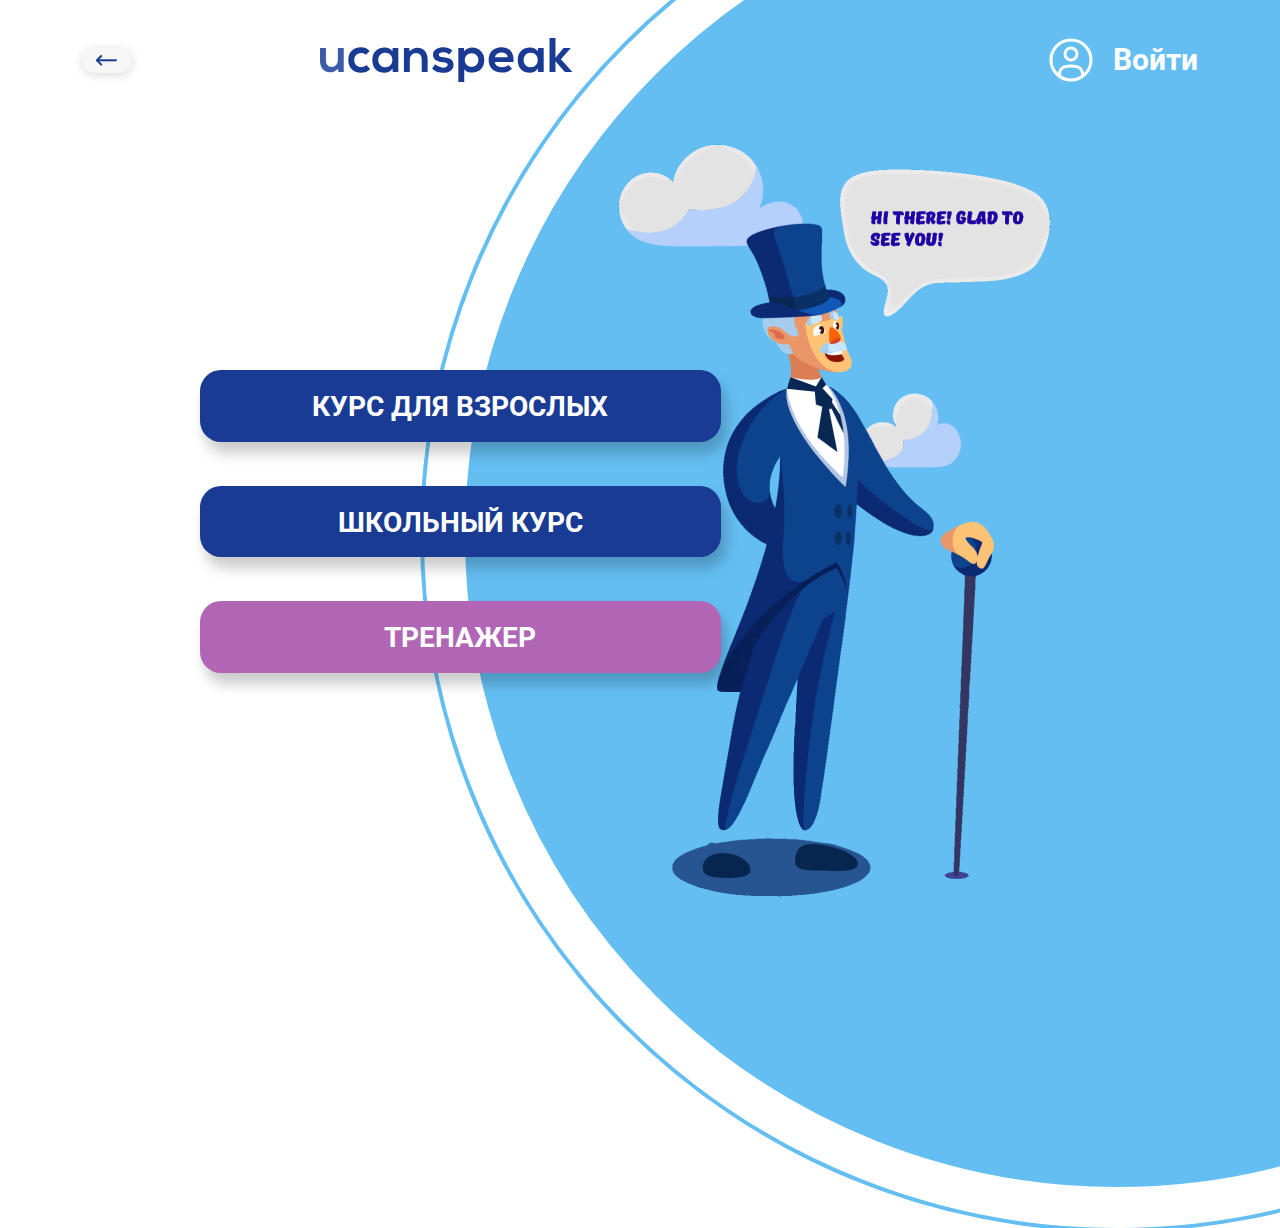
==== levels.html @ b0680c1a "update accorfions" ====
<!DOCTYPE html>
<html>
  <head>
    <meta charset="utf-8">
    <meta name="viewport" content="width=device-width, initial-scale=1">

    <link rel="icon" href="images/icon.svg">
    <link rel="stylesheet" href="css/style.css">

    <title>UCANSPEAK</title>
  </head>
  <body class="white">
    <div class="wrapper">
        <header class="header">
            <a href="index.html" class="back-button"></a>
            <div class="level-links">
                <a href="index.html"><img src="images/logo.svg" alt="UCANSPEAK"></a>
                <button class="button blue">КУРС ДЛЯ ВЗРОСЛЫХ</button>
                <button class="button blue">ШКОЛЬНЫЙ КУРС</button>
                <button class="button purple">ТРЕНАЖЕР</button>
            </div>
            <div class="signup-button"><img src="images/ProfileWhite.svg" alt="">Войти</div>
        </header>    
        <div class="bg-levels"><img src="images/bg-levels.png" alt=""></div>
        <footer class="footer">        
            <div class="container">
              
            </div>
        </footer>
    </div>
  <script src="js/main.js" type="text/javascript"></script>

  </body>
</html>
---- css/style.css ----
@font-face {
    font-family: RobotoRegular;
    src: url(../fonts/Roboto-Regular.ttf);
}
@font-face {
    font-family: RobotoBold;
    src: url(../fonts/Roboto-Bold.ttf);
}
@font-face {
    font-family: RobotoMedium;
    src: url(../fonts/Roboto-Medium.ttf);
}

:root {
    --font-regular: "RobotoRegular";
    --font-medium: "RobotoMedium";
    --font-bold: "RobotoBold";
    --color-body-bg: #64BEF2;
    --color-main-blue: #193B93;
    --color-main-blue-hover: #2C4EA6;
    --color-main-purple: #9B51A0;
    --color-main-purple-hover: #b066b5;    
    --color-main-grey: #EFEFEF;
    --color-main-text: #2D2D2D;
    --color-main-text-dark: #0C0D12;
    --color-main-grey-hover: #E8E6E6;
    --color-arrows-hover: #E17B04;
    --drop-shadow-buttons: 5px 11px 14px 0px rgba(0, 0, 0, 0.21);
    --gradient-button: linear-gradient(273deg, #E17B04 0%, #FFBC59 24%, #E98E05 100%);
    --gradient-button-hover: linear-gradient(273deg, #E98E05 0%, #FFBC59 76%, #E17B04  100%);
}

* {
    margin: 0;
    padding: 0;
    box-sizing: border-box;
}

body {
    background-color: var(--color-body-bg);
}

body.white {
    background-color: #FFFFFF;
}

.wrapper {
    max-width: 1728px;
    width: 100%;
    min-height: 100%;
    display: flex;
    flex-direction: column;
    margin: 0 auto;
    position: relative;
}

.header {
    padding: 38px 82px;
    display: flex;
    justify-content: space-between;
    align-items: center;
}

.burger-button {
    display: flex;
    flex-direction: column;
    gap: 6px;
    cursor: pointer;
}
.burger-button .bar {
    width: 45px;
    height: 6px;
    border-radius: 28px;
    background-color: var(--color-main-blue);
    transition: 160ms;
}

.burger-button.active .bar:nth-child(1) {
    transform: translateY(11px) rotate(45deg);
}
.burger-button.active .bar:nth-child(2) {
    opacity: 0;
}
.burger-button.active .bar:nth-child(3) {
    transform: translateY(-13px) rotate(-45deg);
}

.main.top {
    margin-top: 40px;
}

.container {
    padding: 0 160px;
    position: relative;
}

.container.center {
    display: flex;
    justify-content: center;
    align-items: center;
}

.container.white {
    background-color: #FFFFFF;
}

.main-block {
    max-width: 520px;
    width: 100%;
    margin-left: -300px;
    margin-top: 60px;
}
.main-block__text {
    color: #FFFFFF;
    font-size: 28px;
    font-family: var(--font-bold);
    line-height: 120%;
    margin-bottom: 40px;
}

.button {
    display: block;
    text-align: center;
    width: 100%;
    max-height: 74px;
    font-size: 28px;
    font-family: var(--font-bold);
    line-height: 120%;
    padding: 20px 30px 18px 30px;
    text-transform: uppercase;
    color: #FFFFFF;
    text-decoration: none;
    outline: 0;
    border: 0;
    border-radius: 37px;
    box-shadow: var(--drop-shadow-buttons);
    cursor: pointer;
    transition: 260ms ease-in-out;
}
.button.blue {
    background-color: var(--color-main-blue);
}
.button.blue:hover {
    background-color: var(--color-main-blue-hover);
    box-shadow: none;
}
.button.purple {
    background-color: var(--color-main-purple-hover);
}
.button.purple:hover {
    background-color: var(--color-main-purple);
    box-shadow: none;
}
.button.gradient {
    background: var(--gradient-button);
}
.button.gradient:hover {
    background: var(--gradient-button-hover);
    box-shadow: none;
}

.about-block {
    padding: 180px 160px;
}
.white-block {    
    background-color: #FFFFFF;
}

.title {
    font-size: 64px;
    font-family: var(--font-bold);
    line-height: 100%;
    color: #FFFFFF;
    text-transform: uppercase;
    white-space: nowrap;
    text-align: center;
}
.text {
    color: #FFFFFF;
    font-size: 28px;
    font-family: var(--font-regular);
    line-height: 120%;
}
.subtitle {
    font-size: 48px;
    font-family: var(--font-bold);
    line-height: 120%;
    color: var(--color-main-blue);
    text-align: center;
    text-transform: uppercase;
}

.about-cards {
    display: flex;
    justify-content: space-between;
    gap: 16px;
    color: var(--color-main-text);
    margin-top: 90px;
}

.about-cards__item {
    position: relative;
    padding: 160px 30px 42px 30px;
    display: flex;
    flex-direction: column;
    align-items: center;
    background-color: var(--color-main-grey);
    box-shadow: var(--drop-shadow-buttons);
    border-radius: 65px;
    max-width: 430px;
}

.about-cards__item img {
    position: absolute;
    top: -100px;
}

.about-cards__item-title {
    font-size: 28px;
    font-family: var(--font-bold);
    line-height: 120%;
    text-align: center;
}

.about-cards__item-text {
    font-size: 18px;
    font-family: var(--font-regular);
    line-height: 120%;
    text-align: center;
    margin-top: 10px;
}


.container.method {
    margin: 160px 0;
    padding-bottom: 300px;
}
.method-block {
    max-width: 593px;
    position: relative;
}

.method-block__text {
    margin: 10px 0 50px 0;
}

img.absolute {
    position: absolute;
    top: -150px;
    pointer-events: none;
    right: 5%;
}

.fits-block {
    padding: 180px 160px;
    display: flex;
    flex-direction: column;
    align-items: center;
}

.fit-buttons {
    display: flex;
    gap: 27px;
    margin: 42px 0 100px 0;
}
.fit-buttons__item {
    font-size: 20px;
    font-family: var(--font-regular);
    line-height: 120%;
    text-align: center;
    padding: 24px 0 22px 0;
    width: 208px;
    background-color: var(--color-main-grey);
    border-radius: 20px;
    box-shadow: 6px 6px 7px 0px rgba(0, 0, 0, 0.25);
    cursor: pointer;
    transition: 260ms;
}

.fit-buttons__item.active {
    background-color: var(--color-main-blue);
    font-family: var(--font-bold);
    color: #FFFFFF;    
}
.fit-buttons__item:hover {
    background-color: var(--color-main-grey-hover) ;
    box-shadow: none;
}
.fit-buttons__item.active:hover {
    background-color: var(--color-main-blue);
    box-shadow: 6px 6px 7px 0px rgba(0, 0, 0, 0.25);
}
.flex {
    display: flex;
    align-items: center;
    gap: 20px;
    max-width: 1000px;
    justify-content: space-between;
    width: 100%;
}
.fits-block .swiper {
    width: 600px;
    border-radius: 20px;
    background: var(--color-main-grey);
    padding: 65px;
    box-shadow: 6px 6px 7px 0px rgba(0, 0, 0, 0.25);
    font-family: var(--font-regular);
}

.fits-block .swiper-slide {
    text-align: center;
    font-size: 18px;
    display: flex;
    justify-content: center;
    align-items: center;
}

.fits-block .swiper-button-next,     
.fits-block .swiper-button-prev {
    width: 50px;
    height: 50px;
    background-color: var(--color-main-blue);
    color: #FFFFFF;
    border-radius: 50%;
}

.fits-block .swiper-button-next::after,     
.fits-block .swiper-button-prev::after {
    text-align: center;
    font-size: 28px;
    line-height: 50px;
}
.fits-block .swiper-button-next {
    right: -20px;
} 
.fits-block .swiper-button-prev {
    left: -20px;
}
.swiper-button-next.swiper-button-disabled, 
.swiper-button-prev.swiper-button-disabled {
    opacity: .6;
    cursor: auto;
    pointer-events: none;
  }
.fit .button {
    max-width: 430px;
}
.bg-block {
    width: 100%;
    margin-top: -300px;
    pointer-events: none;
}

.rate-block {
    display: flex;
    flex-direction: column;
    align-items: center;
}

.rate-cards {
    display: flex;
    gap: 20px;
    margin: 60px 0 100px 0;
}

.rate-cards__item {
    display: flex;
    flex-direction: column;
    align-items: center;
    padding: 34px 77px 0 77px;
    background-color: #FFFFFF;
}

.rate-cards__item-title {
    color: #333333;
    font-family: var(--font-bold);
    font-size: 40px;
    line-height: 120%;
    margin-bottom: 20px;
}
.rate-cards__item-row {
    padding: 20px 0;
    width: 300px;
    text-align: center;
    border-bottom: 2px solid #DADADA;
}
.rate-cards__item .rate-cards__item-row:nth-child(2) {

    border-top: 2px solid #DADADA;
}
.rate-cards__item-row-head {
    color: #A9A9A9; 
    font-family: var(--font-regular);
    font-size: 20px;
}
.rate-cards__item-row-text {
    color: #6C6C6C;
    font-family: var(--font-bold);
    font-size: 24px;
}
.rate-cards__item-row-text .blue {
    color: var(--color-main-blue);
}
.rate-cards__item-row-text .purple {
    color: var(--color-main-purple);
}
.rate-cards__item-price {
    text-align: center;
    margin: 53px;
}
.rate-cards__item-price .price {
    color: #333333;
    font-family: var(--font-bold);
    font-size: 40px;
    line-height: 120%;
}
.rate-cards__item-price .subprice {
    color: #6C6C6C;
    font-family: var(--font-bold);
    font-size: 24px;
}
.rate-cards__item .button {
    margin-bottom: -35px;
}

.rate-subscribe {
    width: 100%;
    background-color: #FFEEC2;
    filter: drop-shadow(4px 4px 6px rgba(0, 0, 0, 0.25));
    border-radius: 10px;
    display: flex;
    flex-direction: column;
    align-items: center;
    padding: 30px 0 0 0;
}

.rate-subscribe-title {
    color: #6F6F6F;
    font-family: var(--font-bold);
    font-size: 28px;
    line-height: 120%;
    margin-bottom: 10px;
}
.rate-subscribe-price {
    color: #444444;
    font-family: var(--font-bold);
    font-size: 46px;
    margin-bottom: 30px;
    line-height: 120%;
}
.rate-subscribe .button {
    width: 350px;
    margin-bottom: -35px;
}

.request-block {
    margin: 160px 0 110px 0;
    padding: 180px 0 140px 0;
}
.request-block .button {
    width: 473px;
    margin: 0 auto;
    margin-top: 36px;
}

.students-block .swiper {
    border-radius: 20px;
    padding: 120px 60px 40px;
    font-family: var(--font-regular);
}

.students-block .swiper-slide {
    text-align: center;
    font-size: 18px;
    display: flex;
    flex-direction: column;
    justify-content: center;
    align-items: center;
}

.students-block .swiper-button-next,     
.students-block .swiper-button-prev {
    width: 50px;
    height: 50px;
    background-color: var(--color-main-blue);
    color: #FFFFFF;
    border-radius: 50%;
}

.students-block .swiper-button-next::after,     
.students-block .swiper-button-prev::after {
    text-align: center;
    font-size: 28px;
    line-height: 50px;
}


.swiper-button-next::after {
    margin-right: -4px;
}     
.swiper-button-prev::after {
    margin-left: -4px;
}
.student-card {
    position: relative;
    padding: 114px 12px 60px;
    background-color: #FFFFFF;
    border-radius: 8px;
}
.student-card .student-card__photo {
    background-color: #FFFFFF;
    position: absolute;
    top: -76px;
    width: 144px;
    height: 144px;
    box-sizing: content-box;
    padding: 3px;
    border-radius: 100%;
    box-shadow: 0px 0px 0px 6px var(--color-body-bg);

}
.student-card .student-card__photo img {
    border-radius: 100%;
}

.faq-block {

}
.accordeon-block {
    border-bottom: 2px solid #C8C8C8;
}
.accordeon-head {
    display: flex;
    justify-content: space-between;
    align-items: center;
    cursor: pointer;
    padding: 30px 0;
}
.accordeon-title {
    font-size: 28px;
    font-family: var(--font-bold);
    line-height: 120%;
    color: #2D2D2D;
}
.accordeon-button {

}
.accordeon-button .bar {
    width: 34px;
    background-color: var(--color-main-blue);
    height: 3px;
    border-radius: 20px;
    transition: 200ms;
}
.accordeon-block.active .accordeon-button .bar:nth-child(2) {
    transform: translateY(-3px) rotate(0deg);
}
.accordeon-button .bar:nth-child(2) {
    transform: translateY(-3px) rotate(90deg);
}

.accordeon-content {
    max-height: 0px;
    font-size: 18px;
    font-family: var(--font-regular);
    line-height: 120%;
    overflow: hidden;
    transition: 300ms;
}

.accordeon-block.active .accordeon-content {
    padding: 20px 0;
    max-height: auto;
}

.cards {
    display: flex;
    justify-content: space-between;
    gap: 16px;
    color: var(--color-main-text);
    margin-top: 90px;
}

.cards__item {
    position: relative;
    padding: 160px 30px 42px 30px;
    display: flex;
    flex-direction: column;
    align-items: center;
    background-color: var(--color-main-grey);
    box-shadow: var(--drop-shadow-buttons);
    border-radius: 65px;
    max-width: 430px;
}

.cards__item img {
    position: absolute;
    top: -40px;
}
.cards__item-title {
    font-size: 28px;
    font-family: var(--font-bold);
    line-height: 120%;
    text-align: center;
}
.cards__item-text {
    font-size: 18px;
    font-family: var(--font-regular);
    line-height: 120%;
    text-align: center;
    margin-top: 10px;
}
.cards-container .button {
    max-width: 430px;
    margin: 66px auto 0;
}

.footer {
    background-color: #4A4F5F;
}


/* levels.html */

.back-button {    
    width: 50px;
    height: 25px; 
    filter: drop-shadow(0px 2px 5px  rgba(0, 0, 0, 0.15));
    background-image: url(../images/arrow-back.svg);
    background-repeat: no-repeat;
    background-size: contain;
    background-position: center center;
}

.level-links {
    height: 44px;
    display: flex;
    flex-direction: column;
    gap: 44px;
    flex-basis: 70%;
}
.level-links a {
    margin-left: 120px;
}
.level-links .button {
    width: 521px;
    border-radius: 21px;
}
.level-links .button:nth-child(2) {
    margin-top: 240px;
}

.signup-button {
    display: flex;
    align-items: center;
    gap: 20px;
    font-size: 30px;
    font-family: var(--font-bold);
    line-height: 120%;
    color: #FFFFFF;
    cursor: pointer;
}

.bg-levels {
    width: 1386px;
    height: 1386px;
    position: absolute;
    top: -158px;
    right: -530px;
    background-color: var(--color-body-bg);
    border-radius: 100%;
    border: 41px solid #FFFFFF;
    box-shadow: 0px 0px 0px 4px var(--color-body-bg);
    display: flex;
    align-items: center;
    z-index: -1;
}
.bg-levels img {
    margin-left: 10%;
}
/* levels.html END */
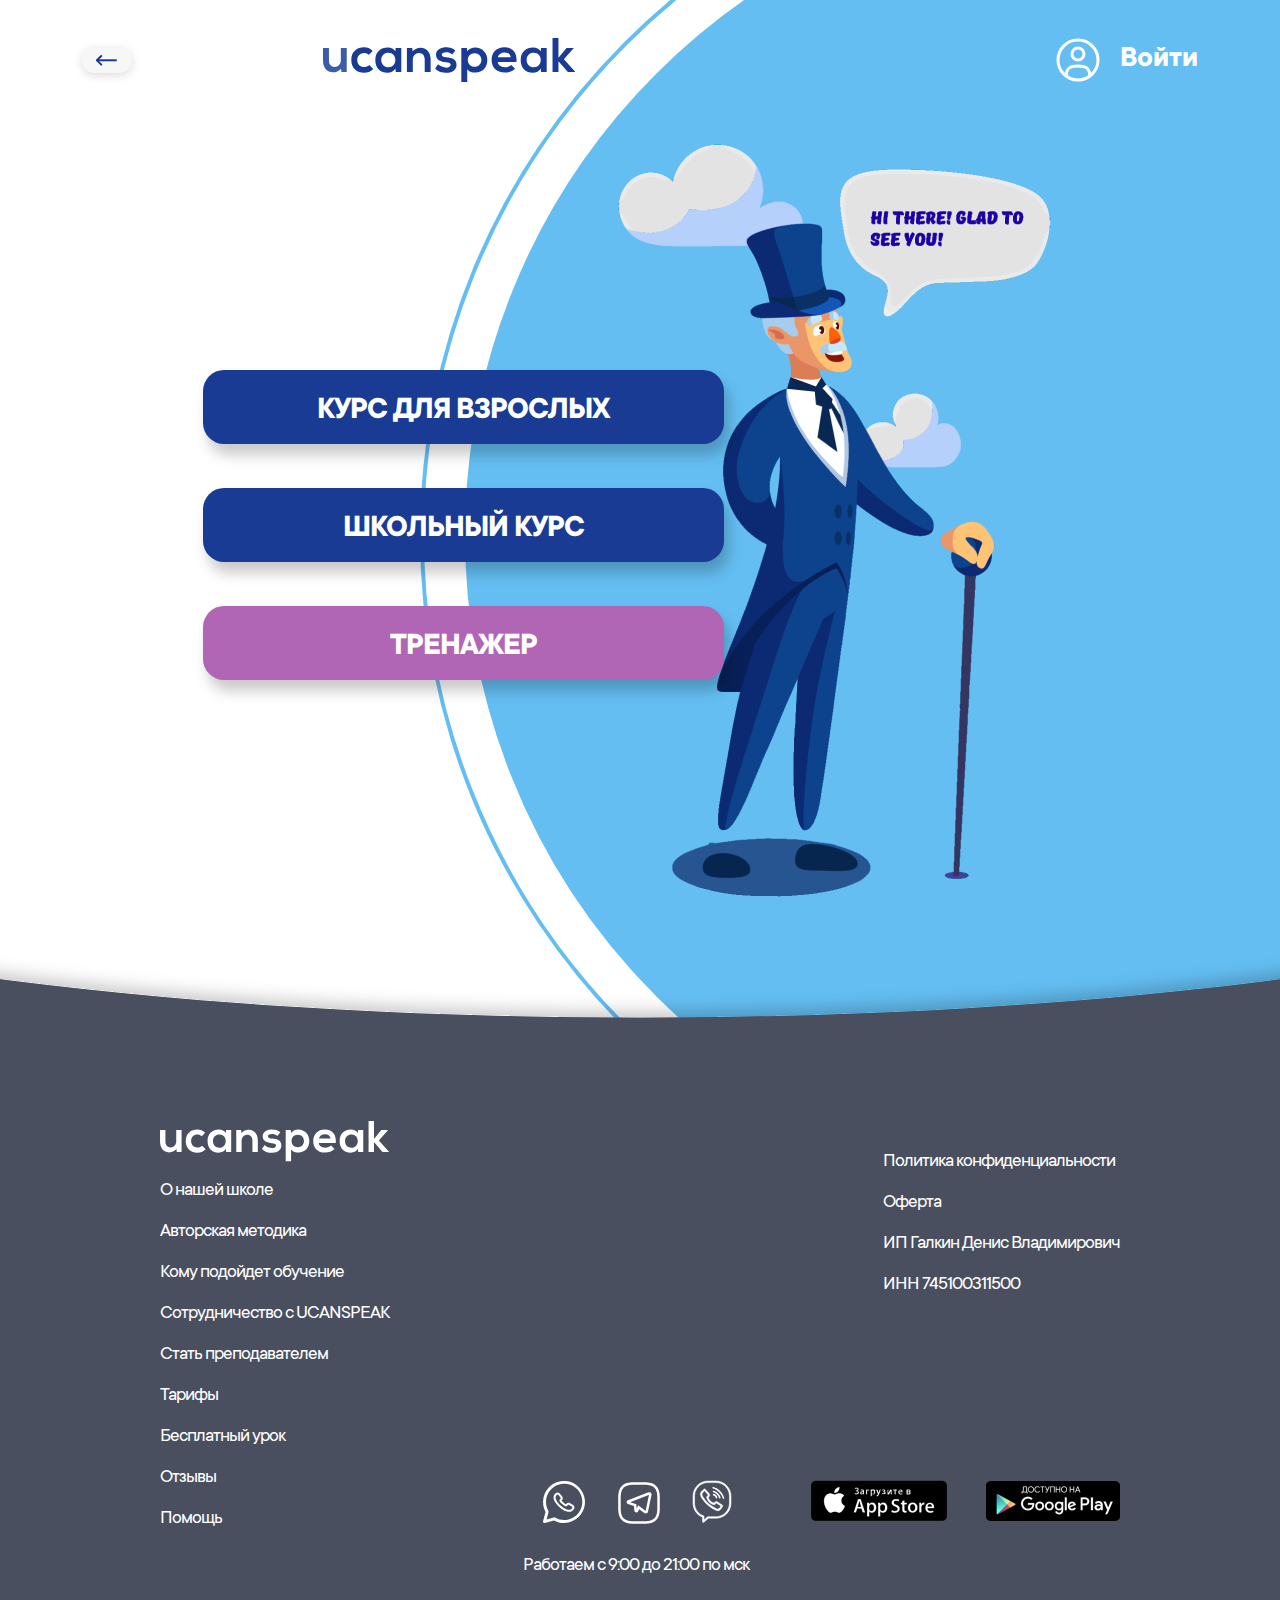
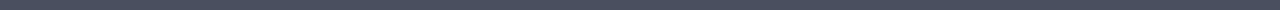
==== commit 8f17c64c: "update levels" ====
--- a/levels.html
+++ b/levels.html
@@ -22,9 +22,41 @@
             <div class="signup-button"><img src="images/ProfileWhite.svg" alt="">Войти</div>
         </header>    
         <div class="bg-levels"><img src="images/bg-levels.png" alt=""></div>
-        <footer class="footer">        
+        <footer class="footer levels">  
+          <img src="images/footer-top-bg.svg" alt="" class="top-bg">      
             <div class="container">
-              
+              <ul class="links-list">
+                <img src="images/logo-white.svg" alt="UCANSPEAK">
+                <li class="links-list__item"><a href="#">О нашей школе</a></li>
+                <li class="links-list__item"><a href="#">Авторская методика</a></li>
+                <li class="links-list__item"><a href="#">Кому подойдет обучение</a></li>
+                <li class="links-list__item"><a href="#">Сотрудничество с UCANSPEAK</a></li>
+                <li class="links-list__item"><a href="#">Стать преподавателем</a></li>
+                <li class="links-list__item"><a href="#">Тарифы</a></li>
+                <li class="links-list__item"><a href="#">Бесплатный урок</a></li>
+                <li class="links-list__item"><a href="#">Отзывы</a></li>
+                <li class="links-list__item"><a href="#">Помощь</a></li>
+              </ul>
+              <div class="social-links">
+                <ul class="social-list">
+                  <li class="social-list__item"><a href="/"><img src="images/Whatsapp.svg" alt=""></a></li>
+                  <li class="social-list__item"><a href="/"><img src="images/Telegram.svg" alt=""></a></li>
+                  <li class="social-list__item"><a href="/"><img src="images/Viber.svg" alt=""></a></li>
+                </ul>
+                <div class="work-time">
+                  Работаем с 9:00 до 21:00 по мск
+                </div>
+              </div>
+              <div class="privacy-police">
+                <p>Политика конфиденциальности</p>
+                <p>Оферта</p>
+                <p>ИП Галкин Денис Владимирович</p>
+                <p>ИНН 745100311500</p>
+              </div>
+              <div class="download-app">
+                <a href="#"><img src="images/appstore-download.png" alt=""></a>
+                <a href="#"><img src="images/android-download.png" alt=""></a>
+              </div>
             </div>
         </footer>
     </div>
--- a/css/style.css
+++ b/css/style.css
@@ -1,20 +1,25 @@
 @font-face {
-    font-family: RobotoRegular;
-    src: url(../fonts/Roboto-Regular.ttf);
+    font-family: TTCommonsRegular;
+    src: url(../fonts/TTCommons-Regular.ttf);
 }
 @font-face {
-    font-family: RobotoBold;
-    src: url(../fonts/Roboto-Bold.ttf);
+    font-family: TTCommonsBold;
+    src: url(../fonts/TTCommons-Bold.ttf);
 }
 @font-face {
-    font-family: RobotoMedium;
-    src: url(../fonts/Roboto-Medium.ttf);
+    font-family: TTCommonsMedium;
+    src: url(../fonts/TTCommons-Medium.ttf);
+}
+@font-face {
+    font-family: TTCommonsDemiBold;
+    src: url(../fonts/TTCommons-DemiBold.ttf);
 }
 
 :root {
-    --font-regular: "RobotoRegular";
-    --font-medium: "RobotoMedium";
-    --font-bold: "RobotoBold";
+    --font-regular: "TTCommonsRegular";
+    --font-medium: "TTCommonsMedium";
+    --font-bold: "TTCommonsBold";
+    --font-demibold: "TTCommonsDemiBold";
     --color-body-bg: #64BEF2;
     --color-main-blue: #193B93;
     --color-main-blue-hover: #2C4EA6;
@@ -26,8 +31,7 @@
     --color-main-grey-hover: #E8E6E6;
     --color-arrows-hover: #E17B04;
     --drop-shadow-buttons: 5px 11px 14px 0px rgba(0, 0, 0, 0.21);
-    --gradient-button: linear-gradient(273deg, #E17B04 0%, #FFBC59 24%, #E98E05 100%);
-    --gradient-button-hover: linear-gradient(273deg, #E98E05 0%, #FFBC59 76%, #E17B04  100%);
+    --gradient-button: linear-gradient(273deg, #E17B04 0%, #FFBC59 24%, #E98E05 90%, #E17B04 100%);
 }
 
 * {
@@ -45,15 +49,40 @@
 }
 
 .wrapper {
-    max-width: 1728px;
     width: 100%;
     min-height: 100%;
     display: flex;
     flex-direction: column;
     margin: 0 auto;
     position: relative;
-}
-
+    overflow-x: hidden;
+}
+
+
+.top-bg {
+    width: 100%;
+    min-width: 1728px;
+    position: absolute;
+    top: -240px;
+    pointer-events: none;
+    z-index: -1;
+}
+.top-bg-purple {
+    width: 100%;
+    min-width: 1728px;
+    position: absolute;
+    top: -220px;
+    pointer-events: none;
+    z-index: -1;
+}
+.bottom-bg {
+    position: absolute;
+    min-width: 1728px;
+    bottom: -240px;
+    pointer-events: none;
+    width: 100%;
+    z-index: -1;
+}
 .header {
     padding: 38px 82px;
     display: flex;
@@ -70,9 +99,9 @@
 .burger-button .bar {
     width: 45px;
     height: 6px;
-    border-radius: 28px;
+    border-radius: 32px;
     background-color: var(--color-main-blue);
-    transition: 160ms;
+    transition: transform, opacity 160ms;
 }
 
 .burger-button.active .bar:nth-child(1) {
@@ -100,19 +129,15 @@
     align-items: center;
 }
 
-.container.white {
-    background-color: #FFFFFF;
-}
-
 .main-block {
-    max-width: 520px;
+    max-width: 545px;
     width: 100%;
     margin-left: -300px;
     margin-top: 60px;
 }
 .main-block__text {
     color: #FFFFFF;
-    font-size: 28px;
+    font-size: 32px;
     font-family: var(--font-bold);
     line-height: 120%;
     margin-bottom: 40px;
@@ -123,10 +148,10 @@
     text-align: center;
     width: 100%;
     max-height: 74px;
-    font-size: 28px;
-    font-family: var(--font-bold);
-    line-height: 120%;
-    padding: 20px 30px 18px 30px;
+    font-size: 32px;
+    font-family: var(--font-bold);
+    line-height: 120%;
+    padding: 23px 30px 18px 30px;
     text-transform: uppercase;
     color: #FFFFFF;
     text-decoration: none;
@@ -136,6 +161,7 @@
     box-shadow: var(--drop-shadow-buttons);
     cursor: pointer;
     transition: 260ms ease-in-out;
+    letter-spacing: -1px;
 }
 .button.blue {
     background-color: var(--color-main-blue);
@@ -152,55 +178,62 @@
     box-shadow: none;
 }
 .button.gradient {
-    background: var(--gradient-button);
+    background-image: var(--gradient-button);
 }
 .button.gradient:hover {
-    background: var(--gradient-button-hover);
+    background-position: -160px 0;
     box-shadow: none;
 }
 
 .about-block {
-    padding: 180px 160px;
+    display: flex;
+    flex-direction: column;
+    align-items: center;
+    padding: 24px 0 83px;
+    margin: 366px 0 250px;
 }
 .white-block {    
-    background-color: #FFFFFF;
+    background-color: #F7F7F7;
+    position: relative;
 }
 
 .title {
-    font-size: 64px;
+    font-size: 70px;
     font-family: var(--font-bold);
     line-height: 100%;
     color: #FFFFFF;
     text-transform: uppercase;
     white-space: nowrap;
     text-align: center;
+    letter-spacing: -3px;
 }
 .text {
     color: #FFFFFF;
-    font-size: 28px;
+    font-size: 32px;
     font-family: var(--font-regular);
     line-height: 120%;
 }
 .subtitle {
-    font-size: 48px;
+    font-size: 55px;
     font-family: var(--font-bold);
     line-height: 120%;
     color: var(--color-main-blue);
     text-align: center;
     text-transform: uppercase;
+    letter-spacing: -3px;
 }
 
 .about-cards {
     display: flex;
     justify-content: space-between;
-    gap: 16px;
+    gap: 57px;
     color: var(--color-main-text);
     margin-top: 90px;
 }
 
 .about-cards__item {
     position: relative;
-    padding: 160px 30px 42px 30px;
+    padding: 160px 36px 42px 36px;
     display: flex;
     flex-direction: column;
     align-items: center;
@@ -216,24 +249,26 @@
 }
 
 .about-cards__item-title {
-    font-size: 28px;
-    font-family: var(--font-bold);
-    line-height: 120%;
-    text-align: center;
+    font-size: 32px;
+    font-family: var(--font-bold);
+    line-height: 120%;
+    text-align: center;
+    letter-spacing: -1px;
 }
 
 .about-cards__item-text {
-    font-size: 18px;
-    font-family: var(--font-regular);
-    line-height: 120%;
-    text-align: center;
-    margin-top: 10px;
+    font-size: 20px;
+    font-family: var(--font-regular);
+    line-height: 120%;
+    text-align: center;
+    margin-top: 6px;
+    letter-spacing: -1px;
 }
 
 
 .container.method {
-    margin: 160px 0;
-    padding-bottom: 300px;
+    padding-top: 36px;
+    padding-bottom: 450px;
 }
 .method-block {
     max-width: 593px;
@@ -241,7 +276,9 @@
 }
 
 .method-block__text {
-    margin: 10px 0 50px 0;
+    margin: 2px 0 50px 0;
+    letter-spacing: -1px;
+    line-height: 106%;
 }
 
 img.absolute {
@@ -252,19 +289,20 @@
 }
 
 .fits-block {
-    padding: 180px 160px;
-    display: flex;
-    flex-direction: column;
-    align-items: center;
+    padding: 25px 160px 256px;
+    display: flex;
+    flex-direction: column;
+    align-items: center;
+    margin: 285px 0 18px;
 }
 
 .fit-buttons {
     display: flex;
     gap: 27px;
-    margin: 42px 0 100px 0;
+    margin: 27px 0 100px 0;
 }
 .fit-buttons__item {
-    font-size: 20px;
+    font-size: 24px;
     font-family: var(--font-regular);
     line-height: 120%;
     text-align: center;
@@ -279,7 +317,7 @@
 
 .fit-buttons__item.active {
     background-color: var(--color-main-blue);
-    font-family: var(--font-bold);
+    font-family: var(--font-demibold);
     color: #FFFFFF;    
 }
 .fit-buttons__item:hover {
@@ -293,8 +331,8 @@
 .flex {
     display: flex;
     align-items: center;
-    gap: 20px;
-    max-width: 1000px;
+    gap: 60px;
+    max-width: 1100px;
     justify-content: space-between;
     width: 100%;
 }
@@ -302,14 +340,15 @@
     width: 600px;
     border-radius: 20px;
     background: var(--color-main-grey);
-    padding: 65px;
+    padding: 60px 49px;
     box-shadow: 6px 6px 7px 0px rgba(0, 0, 0, 0.25);
     font-family: var(--font-regular);
 }
 
 .fits-block .swiper-slide {
     text-align: center;
-    font-size: 18px;
+    font-size: 24px;
+    font-family: var(--font-regular);
     display: flex;
     justify-content: center;
     align-items: center;
@@ -327,7 +366,7 @@
 .fits-block .swiper-button-next::after,     
 .fits-block .swiper-button-prev::after {
     text-align: center;
-    font-size: 28px;
+    font-size: 32px;
     line-height: 50px;
 }
 .fits-block .swiper-button-next {
@@ -338,19 +377,23 @@
 }
 .swiper-button-next.swiper-button-disabled, 
 .swiper-button-prev.swiper-button-disabled {
-    opacity: .6;
+    opacity: 1;
     cursor: auto;
     pointer-events: none;
   }
 .fit .button {
     max-width: 430px;
 }
-.bg-block {
-    width: 100%;
-    margin-top: -300px;
+.bg-block img {
+    width: 100%;
+    margin-top: -472px;
     pointer-events: none;
-}
-
+    z-index: 1;
+    position: relative;
+}
+.container.rate {
+    padding-top: 36px;
+}
 .rate-block {
     display: flex;
     flex-direction: column;
@@ -359,6 +402,9 @@
 
 .rate-cards {
     display: flex;
+    justify-content: space-between;
+    max-width: 1080px;
+    width: 100%;
     gap: 20px;
     margin: 60px 0 100px 0;
 }
@@ -369,6 +415,7 @@
     align-items: center;
     padding: 34px 77px 0 77px;
     background-color: #FFFFFF;
+    border-radius: 10px;
 }
 
 .rate-cards__item-title {
@@ -395,7 +442,7 @@
 }
 .rate-cards__item-row-text {
     color: #6C6C6C;
-    font-family: var(--font-bold);
+    font-family: var(--font-demibold);
     font-size: 24px;
 }
 .rate-cards__item-row-text .blue {
@@ -413,11 +460,13 @@
     font-family: var(--font-bold);
     font-size: 40px;
     line-height: 120%;
+    white-space: nowrap;
 }
 .rate-cards__item-price .subprice {
     color: #6C6C6C;
     font-family: var(--font-bold);
     font-size: 24px;
+    white-space: nowrap;
 }
 .rate-cards__item .button {
     margin-bottom: -35px;
@@ -425,6 +474,7 @@
 
 .rate-subscribe {
     width: 100%;
+    max-width: 1080px;
     background-color: #FFEEC2;
     filter: drop-shadow(4px 4px 6px rgba(0, 0, 0, 0.25));
     border-radius: 10px;
@@ -437,15 +487,15 @@
 .rate-subscribe-title {
     color: #6F6F6F;
     font-family: var(--font-bold);
-    font-size: 28px;
+    font-size: 32px;
     line-height: 120%;
     margin-bottom: 10px;
 }
 .rate-subscribe-price {
     color: #444444;
     font-family: var(--font-bold);
-    font-size: 46px;
-    margin-bottom: 30px;
+    font-size: 50px;
+    margin-bottom: 14px;
     line-height: 120%;
 }
 .rate-subscribe .button {
@@ -454,21 +504,31 @@
 }
 
 .request-block {
-    margin: 160px 0 110px 0;
-    padding: 180px 0 140px 0;
+    padding: 64px 0 42px;
+    margin: 370px 0 288px 0;
+    display: flex;
+    flex-direction: column;
+    align-items: center;
 }
 .request-block .button {
     width: 473px;
     margin: 0 auto;
-    margin-top: 36px;
-}
-
+    margin-top: 30px;
+}
+
+.container.students {
+    padding: 0 80px;
+}
 .students-block .swiper {
+    max-width: 1480px;
     border-radius: 20px;
-    padding: 120px 60px 40px;
-    font-family: var(--font-regular);
-}
-
+    padding: 104px 160px 40px;
+    font-family: var(--font-regular);
+}
+.students-block .title {
+    font-size: 55px;
+    letter-spacing: -1px;
+}
 .students-block .swiper-slide {
     text-align: center;
     font-size: 18px;
@@ -476,6 +536,13 @@
     flex-direction: column;
     justify-content: center;
     align-items: center;
+    opacity: 0;
+    max-width: 394px;
+}
+.students-block .swiper-slide.swiper-slide-prev,
+.students-block .swiper-slide.swiper-slide-active,
+.students-block .swiper-slide.swiper-slide-next {
+    opacity: 1;
 }
 
 .students-block .swiper-button-next,     
@@ -490,7 +557,7 @@
 .students-block .swiper-button-next::after,     
 .students-block .swiper-button-prev::after {
     text-align: center;
-    font-size: 28px;
+    font-size: 32px;
     line-height: 50px;
 }
 
@@ -503,9 +570,10 @@
 }
 .student-card {
     position: relative;
-    padding: 114px 12px 60px;
+    padding: 114px 32px 60px;
     background-color: #FFFFFF;
     border-radius: 8px;
+    box-shadow: 4px 4px 6px rgba(0, 0, 0, 0.25);
 }
 .student-card .student-card__photo {
     background-color: #FFFFFF;
@@ -522,12 +590,37 @@
 .student-card .student-card__photo img {
     border-radius: 100%;
 }
+.student-card__name {
+    font-size: 18px;
+    font-family: var(--font-bold);
+    margin-bottom: 6px;
+}
+.student-card__occupation {
+    font-size: 18px;
+    font-family: var(--font-medium);
+    margin-bottom: 20px;
+}
+
+.student-card__description {
+    font-size: 18px;
+    font-family: var(--font-regular);
+    text-align: left;
+}
 
 .faq-block {
-
+    padding: 70px 0 86px;
+    margin: 320px 0 250px 0;
+    display: flex;
+    flex-direction: column;
+    align-items: center;
+}
+.faq-block .subtitle {
+    margin-bottom: 20px ;
 }
 .accordeon-block {
     border-bottom: 2px solid #C8C8C8;
+    max-width: 1030px;
+    margin: 0 auto;
 }
 .accordeon-head {
     display: flex;
@@ -535,10 +628,11 @@
     align-items: center;
     cursor: pointer;
     padding: 30px 0;
+    gap: 20px;
 }
 .accordeon-title {
-    font-size: 28px;
-    font-family: var(--font-bold);
+    font-size: 32px;
+    font-family: var(--font-demibold);
     line-height: 120%;
     color: #2D2D2D;
 }
@@ -560,25 +654,34 @@
 }
 
 .accordeon-content {
-    max-height: 0px;
-    font-size: 18px;
+    height: 100%;
+    max-height: 0;
+    font-size: 22px;
     font-family: var(--font-regular);
     line-height: 120%;
     overflow: hidden;
-    transition: 300ms;
+    opacity: 0;
+    transition: 300ms ease-in-out;
+    padding: 0 0 0 10px;
 }
 
 .accordeon-block.active .accordeon-content {
-    padding: 20px 0;
-    max-height: auto;
-}
-
+    opacity: 1;
+    padding: 0 0 20px 10px;
+}
+.cards-container {
+    padding: 40px 0 94px
+}
+.cards-container .title {
+    font-size: 55px;
+    letter-spacing: -1px;
+}
 .cards {
     display: flex;
-    justify-content: space-between;
-    gap: 16px;
+    justify-content: center;
+    gap: 57px;
     color: var(--color-main-text);
-    margin-top: 90px;
+    margin-top: 105px;
 }
 
 .cards__item {
@@ -598,17 +701,19 @@
     top: -40px;
 }
 .cards__item-title {
-    font-size: 28px;
-    font-family: var(--font-bold);
-    line-height: 120%;
-    text-align: center;
+    font-size: 32px;
+    font-family: var(--font-bold);
+    line-height: 120%;
+    text-align: center;
+    letter-spacing: -1px;
 }
 .cards__item-text {
-    font-size: 18px;
-    font-family: var(--font-regular);
-    line-height: 120%;
-    text-align: center;
-    margin-top: 10px;
+    font-size: 20px;
+    font-family: var(--font-regular);
+    line-height: 120%;
+    text-align: center;
+    margin-top: 6px;
+    letter-spacing: -1px;
 }
 .cards-container .button {
     max-width: 430px;
@@ -617,6 +722,16 @@
 
 .footer {
     background-color: #4A4F5F;
+    display: flex;
+    flex-direction: column;
+    align-items: center;
+    min-height: 100px;
+    margin-top: 200px;
+    padding: 0 160px;
+    position: relative;
+}
+.footer.levels {
+    margin-top: 1000px;
 }
 
 
@@ -624,6 +739,7 @@
 
 .back-button {    
     width: 50px;
+    min-width: 50px;
     height: 25px; 
     filter: drop-shadow(0px 2px 5px  rgba(0, 0, 0, 0.15));
     background-image: url(../images/arrow-back.svg);
@@ -678,4 +794,75 @@
 .bg-levels img {
     margin-left: 10%;
 }
-/* levels.html END */+/* levels.html END */
+
+.footer .container {
+    display: flex;
+    justify-content: space-between;
+    width: 100%;
+    height: 490px;
+    padding: 0 0 32px 0;
+    position: relative;
+}
+.links-list {
+    display: flex;
+    flex-direction: column;
+    gap: 17px;
+    list-style: none;
+}
+.privacy-police {
+    display: flex;
+    flex-direction: column;
+    gap: 17px;
+    list-style: none;
+    margin-top: 30px;
+}
+.links-list__item a {
+    text-decoration: none;
+    font-size: 20px;
+    font-family: var(--font-regular);
+    line-height: 120%;
+    letter-spacing: -1px;
+    color: #FFFFFF;
+    transition: 260ms ease-in-out;
+}
+
+.privacy-police p {
+    text-decoration: none;
+    font-size: 20px;
+    font-family: var(--font-regular);
+    line-height: 120%;
+    letter-spacing: -1px;
+    color: #FFFFFF;
+    transition: 260ms ease-in-out;
+}
+.links-list__item:hover a {
+    color: #b4b4b4;
+}
+.social-links {
+    align-self: flex-end;
+    display: flex;
+    flex-direction: column;
+    align-items: center;
+}
+.social-list {
+    display: flex;
+    gap: 30px;
+    list-style: none;
+}
+.work-time {
+    font-size: 20px;
+    font-family: var(--font-regular);
+    line-height: 120%;
+    letter-spacing: -1px;
+    color: #FFFFFF;
+    margin-top: 24px;
+}
+.download-app {
+    position: absolute;
+    bottom: 65px;
+    right: 0;
+    display: flex;
+    gap: 30px;
+    align-items: center;
+}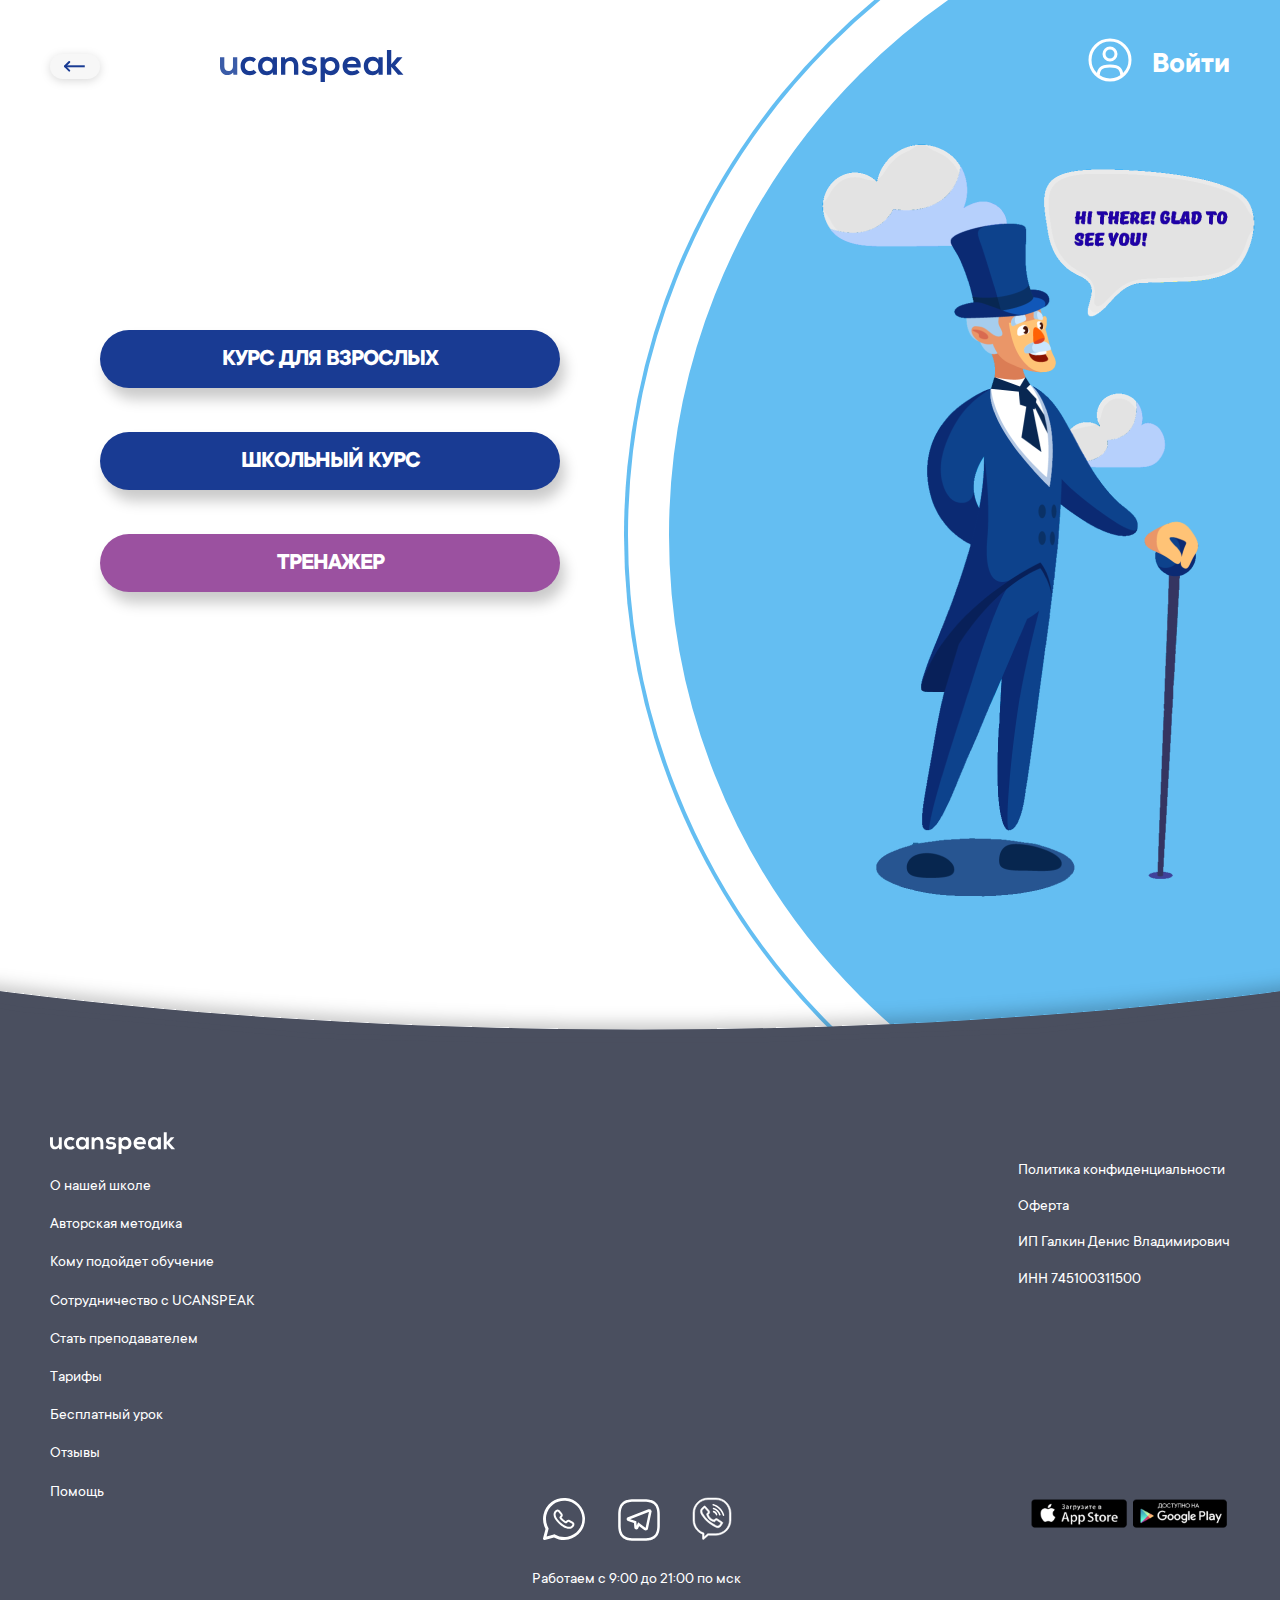
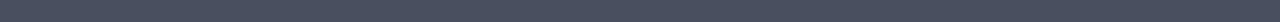
==== commit 7ab7d19f: "second page" ====
--- a/levels.html
+++ b/levels.html
@@ -14,19 +14,35 @@
         <header class="header">
             <a href="index.html" class="back-button"></a>
             <div class="level-links">
-                <a href="index.html"><img src="images/logo.svg" alt="UCANSPEAK"></a>
+                <a href="index.html">              
+                  <picture>
+                    <source	media="(max-width: 700px)" srcset="images/logo-mobile.svg">
+                    <source	media="(max-width: 1400px)" srcset="images/logo-medium.svg">			
+                    <img src="images/logo.svg" alt="UCANSPEAK" />			
+                  </picture>
+                </a>
                 <button class="button blue">КУРС ДЛЯ ВЗРОСЛЫХ</button>
                 <button class="button blue">ШКОЛЬНЫЙ КУРС</button>
                 <button class="button purple">ТРЕНАЖЕР</button>
             </div>
-            <div class="signup-button"><img src="images/ProfileWhite.svg" alt="">Войти</div>
+            <div class="signup-button">
+              <picture>
+                <source	media="(max-width: 700px)" srcset="images/sibnup-mobile.svg">		
+                <img src="images/ProfileWhite.svg" alt="Профиль" />			
+              </picture> 
+              Войти
+            </div>
         </header>    
         <div class="bg-levels"><img src="images/bg-levels.png" alt=""></div>
         <footer class="footer levels">  
           <img src="images/footer-top-bg.svg" alt="" class="top-bg">      
             <div class="container">
               <ul class="links-list">
-                <img src="images/logo-white.svg" alt="UCANSPEAK">
+                <picture>
+                  <source	media="(max-width: 700px)" srcset="images/logo-white-mobile.svg">
+                  <source	media="(max-width: 1400px)" srcset="images/logo-white-medium.svg">			
+                  <img src="images/logo-white.svg" alt="UCANSPEAK" />			
+                </picture> 
                 <li class="links-list__item"><a href="#">О нашей школе</a></li>
                 <li class="links-list__item"><a href="#">Авторская методика</a></li>
                 <li class="links-list__item"><a href="#">Кому подойдет обучение</a></li>
@@ -39,9 +55,46 @@
               </ul>
               <div class="social-links">
                 <ul class="social-list">
-                  <li class="social-list__item"><a href="/"><img src="images/Whatsapp.svg" alt=""></a></li>
-                  <li class="social-list__item"><a href="/"><img src="images/Telegram.svg" alt=""></a></li>
-                  <li class="social-list__item"><a href="/"><img src="images/Viber.svg" alt=""></a></li>
+                  <li class="social-list__item">
+                    <a href="/">
+                      <svg width="46" height="46" viewBox="0 0 46 46" fill="none" xmlns="http://www.w3.org/2000/svg">
+                        <g clip-path="url(#clip0_660_13278)">
+                        <path class="color" d="M4.48073 43C4.29053 42.9948 4.10305 42.9534 3.92833 42.8781C3.7442 42.81 3.57754 42.7017 3.44054 42.561C3.25707 42.3783 3.12357 42.1517 3.05277 41.9027C2.98241 41.6489 2.98241 41.3807 3.05277 41.127L5.52078 31.901C3.13889 27.4587 2.43567 22.3075 3.53952 17.3893C4.64338 12.471 7.48069 8.11441 11.5326 5.11611C15.5844 2.11781 20.5801 0.678255 25.6061 1.06044C30.6322 1.44263 35.3529 3.62104 38.9048 7.19753C42.4567 10.774 44.6026 15.5095 44.9501 20.5381C45.2975 25.5667 43.8234 30.5523 40.7972 34.5834C37.771 38.6144 33.3949 41.4216 28.4692 42.4915C23.5435 43.5614 18.3971 42.8226 13.9714 40.4101L4.8746 42.9366C4.74673 42.9752 4.61427 42.9966 4.48073 43ZM14.1775 37.3701C14.4356 37.3837 14.6878 37.4518 14.9177 37.57C18.7238 39.8125 23.2162 40.5926 27.5555 39.7647C31.8949 38.9367 35.7845 36.5573 38.4975 33.0709C41.2105 29.5844 42.5616 25.2295 42.2981 20.8197C42.0346 16.41 40.1746 12.2469 37.0657 9.10837C33.9568 5.96984 29.8115 4.07046 25.4044 3.76512C20.9973 3.45978 16.6297 4.76943 13.1177 7.44925C9.60568 10.1291 7.18955 13.9957 6.32042 18.327C5.45129 22.6583 6.1887 27.158 8.395 30.9853C8.5905 31.3231 8.64526 31.7242 8.54743 32.1021L6.5964 39.4186L13.8006 37.4213C13.9231 37.3861 14.0501 37.3688 14.1775 37.3701Z" fill="white"/>
+                        <path class="stroke" d="M29.5348 30.8035C28.5185 30.8548 27.5022 30.7019 26.5459 30.354C25.4109 29.9546 24.3247 29.4287 23.3073 28.7866C22.956 28.5595 22.6059 28.3336 22.2655 28.0927L20.6446 26.8403C20.5874 26.8099 20.5333 26.7736 20.4838 26.7319V26.7319C20.3783 26.6397 20.2704 26.5581 20.1644 26.4667C19.1866 25.6128 18.2751 24.686 17.4372 23.6944C16.6684 22.7867 16.0008 21.7978 15.4464 20.7454C14.9796 19.8408 14.692 18.8545 14.5998 17.8407C14.5549 17.2455 14.6232 16.6471 14.8011 16.0773C14.9931 15.4886 15.3128 14.9496 15.7369 14.4983C15.9589 14.2224 16.2335 13.9935 16.5451 13.8251C16.8575 13.6577 17.2 13.5539 17.5528 13.5199C17.806 13.4993 18.0604 13.537 18.2967 13.6302C18.5492 13.7226 18.7719 13.8822 18.9401 14.0918L21.2389 16.8916C21.3984 17.0758 21.5348 17.2791 21.6439 17.4969C21.7356 17.665 21.793 17.8497 21.8124 18.0402C21.8235 18.2666 21.7726 18.4919 21.6664 18.6921C21.5432 18.9357 21.3893 19.1622 21.2078 19.3661L20.5729 20.1267C20.528 20.1772 20.4931 20.2357 20.47 20.2992C20.4508 20.3639 20.4445 20.4318 20.451 20.499C20.4538 20.5687 20.4681 20.6374 20.4933 20.7024C20.5246 20.7763 20.559 20.8279 20.5777 20.8799C20.8501 21.273 21.1581 21.6402 21.4978 21.9768C21.9387 22.4143 22.4061 22.8629 22.9082 23.3091C22.9817 23.3736 23.0605 23.437 23.1352 23.5001L25.0006 24.9215C25.2111 25.0559 25.4301 25.1762 25.6566 25.2814C25.7111 25.2977 25.7648 25.3219 25.8301 25.3434C25.9041 25.3642 25.9812 25.371 26.0578 25.3632C26.1269 25.361 26.1944 25.3431 26.2556 25.3108C26.3185 25.2819 26.3743 25.2388 26.4177 25.1848L27.057 24.4598C27.2334 24.2471 27.4396 24.061 27.669 23.9071C27.853 23.7713 28.0717 23.6905 28.2998 23.674C28.4902 23.6626 28.6813 23.6889 28.8614 23.7515C29.0897 23.8302 29.3085 23.9336 29.5144 24.0596L32.6575 25.9676C32.8831 26.0949 33.0682 26.283 33.1922 26.5104C33.3027 26.7256 33.3686 26.9609 33.3865 27.2021C33.4057 27.4645 33.3767 27.7282 33.3008 27.98C33.2851 28.0566 33.2606 28.1311 33.2274 28.2019C33.0935 28.5487 32.9094 28.8741 32.6813 29.1677C32.306 29.6566 31.8263 30.0551 31.2766 30.3339C31.2662 30.3346 31.2565 30.3432 31.2461 30.3439C30.718 30.6032 30.1449 30.7578 29.558 30.7992L29.5348 30.8035Z" stroke="white" stroke-width="2"/>
+                        </g>
+                        <defs>
+                        <clipPath id="clip0_660_13278">
+                        <rect width="46" height="46" fill="white"/>
+                        </clipPath>
+                        </defs>
+                      </svg>                        
+                    </a>
+                  </li>
+                  <li class="social-list__item">
+                    <a href="/">
+                      <svg width="46" height="46" viewBox="0 0 46 46" fill="none" xmlns="http://www.w3.org/2000/svg">
+                        <g clip-path="url(#clip0_660_13284)">
+                        <path class="stroke" d="M34.1295 13.8975L34.1529 13.9365V13.9421L34.1719 13.9741L34.1797 13.9888V13.9969C34.1876 14.0117 34.1906 14.0196 34.1986 14.0367C34.2066 14.0538 34.214 14.0697 34.2209 14.0868C34.2204 14.0891 34.2204 14.0915 34.2209 14.0938C34.2254 14.1029 34.2342 14.1166 34.2342 14.1291C34.2513 14.1813 34.2644 14.2345 34.2732 14.2887C34.2789 14.3229 34.2855 14.3571 34.2855 14.3936C34.2895 14.4877 34.2824 14.582 34.2632 14.6742L30.763 31.3957C30.7367 31.5257 30.687 31.6495 30.616 31.7616C30.5487 31.8672 30.4642 31.9608 30.3654 32.0377C30.1697 32.1901 29.9283 32.2731 29.6802 32.2738C29.4465 32.2736 29.2198 32.1982 29.0319 32.0592L22.642 27.2825L21.0591 30.9041C21.0328 30.9303 21.0094 30.951 20.9878 30.9692L20.9733 30.9807L20.9165 31.0238L20.8697 31.0525L20.9176 31.0227C20.8727 31.0522 20.8254 31.0779 20.7761 31.0993L20.7538 31.1082C20.7283 31.1189 20.7027 31.1279 20.6759 31.1346C20.5938 31.16 20.5077 31.1726 20.4219 31.1722C20.3964 31.1736 20.3716 31.1736 20.3461 31.1722H20.3372H20.3294C20.308 31.1703 20.287 31.1672 20.2659 31.163C20.2844 31.1662 20.3029 31.1687 20.3216 31.17C20.3017 31.1686 20.2821 31.1658 20.2626 31.1619H20.2392H20.2269L20.1935 31.1538L20.2258 31.1608H20.218H20.1946C20.1897 31.1616 20.1839 31.1616 20.179 31.1608C20.1615 31.1574 20.1444 31.1526 20.1278 31.146H20.1166C19.9874 31.1002 19.8706 31.0245 19.7757 30.9255C19.6809 30.8265 19.61 30.7069 19.5697 30.5759L19.1341 25.1569L12.4189 22.8763C12.2624 22.8321 12.1251 22.7377 12.0279 22.6074C11.9393 22.4866 11.8889 22.342 11.8831 22.1923C11.8774 22.0419 11.9167 21.8932 11.9967 21.7658C12.0818 21.6272 12.211 21.5207 12.3632 21.4635L32.8562 13.4813C32.9794 13.4327 33.1104 13.4076 33.2428 13.4073C33.4197 13.4089 33.5938 13.4547 33.7485 13.5403C33.9033 13.6259 34.0342 13.7486 34.1295 13.8975ZM34.1295 13.8975C34.0822 13.8246 34.0257 13.7578 33.9624 13.6982M20.345 31.1961H20.3962M28.4615 42.5502H17.5411C16.9251 42.5502 16.3235 42.5329 15.7542 42.4998C15.185 42.4667 14.6247 42.4156 14.0977 42.3495C13.5707 42.2833 13.0541 42.1965 12.5693 42.095C12.0845 41.9935 11.6117 41.867 11.1679 41.7359C10.7342 41.6029 10.3076 41.4473 9.89018 41.2696C9.49408 41.0999 9.10746 40.9071 8.73386 40.6925C8.37448 40.4865 8.02941 40.2582 7.69896 40.0084C7.37765 39.7626 7.07191 39.4957 6.78549 39.21C6.49934 38.924 6.23347 38.6195 5.98787 38.298C5.73768 37.9679 5.50839 37.6221 5.30276 37.2626C5.08985 36.8893 4.89939 36.5033 4.7324 36.1073C4.5544 35.6901 4.39845 35.264 4.26564 34.8303C4.12875 34.3867 4.00732 33.9181 3.90693 33.4289C3.80655 32.9397 3.72024 32.431 3.65294 31.9008C3.58564 31.3705 3.53797 30.8176 3.50032 30.2451C3.46268 29.6727 3.4502 29.075 3.4502 28.4581V17.542C3.4502 16.9251 3.46838 16.3243 3.50032 15.7552C3.53227 15.1862 3.58564 14.625 3.65294 14.0994C3.72024 13.5737 3.80541 13.0562 3.90693 12.5715C4.00846 12.0869 4.13445 11.6137 4.26564 11.1701C4.3985 10.7364 4.55444 10.31 4.7324 9.89281C4.89945 9.49681 5.08991 9.11115 5.30276 8.73775C5.50845 8.37829 5.73774 8.03249 5.98787 7.7024C6.23348 7.38093 6.49935 7.07612 6.78549 6.7901C7.07166 6.50412 7.37742 6.23752 7.69896 5.99194C8.02941 5.74223 8.37448 5.5136 8.73386 5.30765C9.10746 5.09296 9.49408 4.90046 9.89018 4.73081C10.3076 4.55322 10.7342 4.39734 11.1679 4.26422C11.6117 4.12739 12.08 4.00658 12.5693 3.90509C13.0587 3.80361 13.5684 3.7182 14.0977 3.65092C14.627 3.58364 15.1816 3.5368 15.7542 3.50031C16.3269 3.46382 16.9251 3.4502 17.5411 3.4502H28.4615C29.0787 3.4502 29.6792 3.46724 30.2484 3.50031C30.8176 3.53338 31.3779 3.58478 31.9049 3.65092C32.4319 3.71706 32.9473 3.80361 33.4333 3.90509C33.9192 4.00658 34.3921 4.13309 34.8358 4.26422C35.2692 4.39716 35.6943 4.55304 36.1113 4.73081C36.5079 4.90024 36.8949 5.09274 37.2688 5.30765C37.6279 5.51334 37.9738 5.74198 38.3037 5.99194C38.6254 6.23732 38.93 6.50393 39.216 6.7901C39.5021 7.07615 39.7691 7.38096 40.0147 7.7024C40.2649 8.03249 40.4931 8.37829 40.6987 8.73775C40.9114 9.11124 41.1019 9.49688 41.2691 9.89281C41.4471 10.31 41.603 10.7364 41.7359 11.1701C41.8728 11.6137 41.9942 12.0823 42.0935 12.5715C42.1927 13.0607 42.2812 13.5703 42.3497 14.0994C42.4181 14.6285 42.4636 15.1828 42.5001 15.7552C42.5366 16.3277 42.5502 16.9251 42.5502 17.542V28.4581C42.5502 29.075 42.5331 29.6761 42.5001 30.2451C42.467 30.8142 42.417 31.3751 42.3497 31.9008C42.2824 32.4264 42.1961 32.9442 42.0935 33.4289C41.9908 33.9135 41.8728 34.3867 41.7359 34.8303C41.603 35.264 41.4471 35.6901 41.2691 36.1073C41.1019 36.5033 40.9115 36.8892 40.6987 37.2626C40.4931 37.6221 40.2649 37.9679 40.0147 38.298C39.7691 38.6194 39.5021 38.924 39.216 39.21C38.9301 39.4963 38.6254 39.7632 38.3037 40.0084C37.9738 40.2584 37.6279 40.4868 37.2688 40.6925C36.8949 40.9074 36.5079 41.1002 36.1113 41.2696C35.6944 41.4475 35.2692 41.6031 34.8358 41.7359C34.3921 41.8727 33.9227 41.9935 33.4333 42.095C32.9439 42.1965 32.4342 42.2822 31.9049 42.3495C31.3756 42.4168 30.821 42.4633 30.2484 42.4998C29.6757 42.5363 29.0787 42.5502 28.4615 42.5502Z" stroke="white" stroke-width="2.5"/>
+                        </g>
+                        <defs>
+                        <clipPath id="clip0_660_13284">
+                        <rect class="color" width="46" height="46" fill="white"/>
+                        </clipPath>
+                        </defs>
+                      </svg>                        
+                    </a>
+                  </li>
+                  <li class="social-list__item">
+                    <a href="/">
+                      <svg width="40" height="43" viewBox="0 0 40 43" fill="none" xmlns="http://www.w3.org/2000/svg">
+                        <path class="color" d="M23.9591 1H16.0409C7.74738 1 1 7.74579 1 16.0377V23.1706C1 29.3456 4.79446 34.8952 10.5 37.1554V41.7795C10.5 42.093 10.6845 42.3765 10.971 42.5031C11.074 42.549 11.1832 42.5712 11.2917 42.5712C11.484 42.5712 11.6748 42.5007 11.8229 42.3662L16.4138 38.2083H23.9591C32.2526 38.2083 39 31.4625 39 23.1706V16.0377C39 7.74579 32.2526 1 23.9591 1ZM37.4167 23.1706C37.4167 30.5893 31.3802 36.625 23.9591 36.625H16.1082C15.9118 36.625 15.7226 36.6978 15.577 36.83L12.0833 39.9943V36.6068C12.0833 36.2711 11.872 35.9719 11.5553 35.861C6.18938 33.9634 2.58333 28.8635 2.58333 23.1706V16.0377C2.58333 8.619 8.62058 2.58333 16.0409 2.58333H23.9591C31.3802 2.58333 37.4167 8.619 37.4167 16.0377V23.1706Z" fill="white" stroke="white" stroke-width="0.5"/>
+                        <path class="color" d="M30.4626 25.1404L25.5971 21.98C25.0651 21.6341 24.4317 21.5169 23.8118 21.6452C23.1912 21.7758 22.6576 22.1423 22.3116 22.6767L22.0828 23.0282C19.977 22.3323 17.6551 21.4433 16.2649 17.4192L16.8404 16.9189C17.8284 16.0599 17.9321 14.5574 17.0732 13.5678L13.2668 9.18907C12.9803 8.85894 12.4799 8.8249 12.1498 9.11069L9.75977 11.188C7.66343 13.0104 8.64272 15.7061 8.96493 16.5919C8.97918 16.6315 8.9966 16.6695 9.01718 16.7067C9.10031 16.8556 11.085 20.3975 14.2905 23.6623C17.5086 26.9406 23.3186 29.9679 23.4968 30.0558C24.1602 30.4865 24.9067 30.6931 25.6453 30.6931C26.9421 30.6931 28.2135 30.0574 28.9719 28.8921L30.6962 26.2368C30.9337 25.8687 30.8292 25.3787 30.4626 25.1404ZM27.6435 28.0292C26.9302 29.128 25.4561 29.4399 24.2924 28.6894C24.2346 28.6593 18.4626 25.6534 15.4202 22.554C12.5765 19.6573 10.6884 16.4392 10.4311 15.9903C9.8041 14.232 9.91493 13.1514 10.7984 12.3834L12.5916 10.8254L15.8786 14.6064C16.1707 14.9421 16.1366 15.4329 15.8026 15.7235L14.8312 16.5674C14.5945 16.7732 14.5011 17.0986 14.5937 17.3979C16.2498 22.7796 19.4703 23.8365 21.8216 24.6084L22.1644 24.7216C22.5072 24.8372 22.8824 24.7049 23.0788 24.4025L23.6401 23.538C23.7556 23.3591 23.933 23.238 24.1388 23.1944C24.3454 23.1501 24.556 23.1913 24.7349 23.3077L28.9371 26.0365L27.6435 28.0292Z" fill="white" stroke="white" stroke-width="0.5"/>
+                        <path class="color" d="M21.8072 13.8621C21.3861 13.7409 20.9483 13.9856 20.8287 14.4067C20.7092 14.8271 20.953 15.2649 21.3734 15.3844C22.553 15.7201 23.4927 16.6614 23.8252 17.8418C23.9233 18.1901 24.2408 18.4189 24.5868 18.4189C24.658 18.4189 24.7301 18.4094 24.8021 18.3896C25.2225 18.2708 25.4679 17.8339 25.3491 17.4127C24.8686 15.7074 23.5109 14.3466 21.8072 13.8621Z" fill="white"/>
+                        <path class="color" d="M27.8315 18.5899C27.9028 18.5899 27.9748 18.5804 28.0469 18.5606C28.468 18.4419 28.7127 18.0041 28.5939 17.5837C27.6597 14.2722 25.0243 11.6312 21.7151 10.6891C21.2947 10.568 20.857 10.8142 20.7374 11.2345C20.6179 11.6549 20.8617 12.0927 21.2821 12.2123C24.0664 13.0039 26.2838 15.2277 27.07 18.0136C27.1689 18.3619 27.4856 18.5899 27.8315 18.5899Z" fill="white"/>
+                        <path class="color" d="M21.3741 7.00268C20.953 6.88155 20.5152 7.12618 20.3956 7.54814C20.2761 7.96851 20.5199 8.4063 20.9403 8.52585C25.6578 9.86772 29.4159 13.6345 30.7475 18.3552C30.8456 18.7035 31.1631 18.9323 31.509 18.9323C31.5803 18.9323 31.6523 18.9228 31.7244 18.903C32.1447 18.7843 32.3902 18.3465 32.2714 17.9261C30.7918 12.6797 26.6165 8.49497 21.3741 7.00268Z" fill="white"/>
+                      </svg>
+                    </a>
+                  </li>
                 </ul>
                 <div class="work-time">
                   Работаем с 9:00 до 21:00 по мск
--- a/css/style.css
+++ b/css/style.css
@@ -13,6 +13,10 @@
 @font-face {
     font-family: TTCommonsDemiBold;
     src: url(../fonts/TTCommons-DemiBold.ttf);
+}
+@font-face {
+    font-family: TTCommonsLight;
+    src: url(../fonts/TTCommons-Light.ttf);
 }
 
 :root {
@@ -20,6 +24,7 @@
     --font-medium: "TTCommonsMedium";
     --font-bold: "TTCommonsBold";
     --font-demibold: "TTCommonsDemiBold";
+    --font-light: "TTCommonsLight";
     --color-body-bg: #64BEF2;
     --color-main-blue: #193B93;
     --color-main-blue-hover: #2C4EA6;
@@ -38,10 +43,17 @@
     margin: 0;
     padding: 0;
     box-sizing: border-box;
+    -webkit-tap-highlight-color: rgba(255, 255, 255, 0);
+    -webkit-tap-highlight-color: transparent; 
 }
 
 body {
     background-color: var(--color-body-bg);
+    height: 100%;
+}
+
+body.noscroll {
+    overflow: hidden;
 }
 
 body.white {
@@ -50,12 +62,20 @@
 
 .wrapper {
     width: 100%;
+    /* max-width: 1728px; */
     min-height: 100%;
     display: flex;
     flex-direction: column;
     margin: 0 auto;
     position: relative;
     overflow-x: hidden;
+    z-index: 0;
+}
+.wrapper.bg {
+    background-image: url(../images/bgcrcl-main.png);
+    background-repeat: no-repeat;
+    background-position: top center;
+    background-size: contain;
 }
 
 
@@ -101,7 +121,7 @@
     height: 6px;
     border-radius: 32px;
     background-color: var(--color-main-blue);
-    transition: transform, opacity 160ms;
+    transition: 160ms;
 }
 
 .burger-button.active .bar:nth-child(1) {
@@ -122,7 +142,9 @@
     padding: 0 160px;
     position: relative;
 }
-
+.main-container {
+
+}
 .container.center {
     display: flex;
     justify-content: center;
@@ -160,6 +182,7 @@
     border-radius: 37px;
     box-shadow: var(--drop-shadow-buttons);
     cursor: pointer;
+    white-space: nowrap;
     transition: 260ms ease-in-out;
     letter-spacing: -1px;
 }
@@ -171,10 +194,10 @@
     box-shadow: none;
 }
 .button.purple {
+    background-color: var(--color-main-purple);
+}
+.button.purple:hover {
     background-color: var(--color-main-purple-hover);
-}
-.button.purple:hover {
-    background-color: var(--color-main-purple);
     box-shadow: none;
 }
 .button.gradient {
@@ -190,7 +213,7 @@
     flex-direction: column;
     align-items: center;
     padding: 24px 0 83px;
-    margin: 366px 0 250px;
+    margin: 366px 0 130px;
 }
 .white-block {    
     background-color: #F7F7F7;
@@ -267,14 +290,20 @@
 
 
 .container.method {
-    padding-top: 36px;
-    padding-bottom: 450px;
+    padding-top: 156px;
+    padding-bottom: 620px;
+    background-image: url(../images/bgcrcl-method.png);
+    background-repeat: no-repeat;
+    background-position: top;
+    background-size: cover;
 }
 .method-block {
     max-width: 593px;
     position: relative;
 }
-
+.method-block .title {
+    text-align: left;
+}
 .method-block__text {
     margin: 2px 0 50px 0;
     letter-spacing: -1px;
@@ -283,7 +312,7 @@
 
 img.absolute {
     position: absolute;
-    top: -150px;
+    top: 0px;
     pointer-events: none;
     right: 5%;
 }
@@ -293,13 +322,16 @@
     display: flex;
     flex-direction: column;
     align-items: center;
-    margin: 285px 0 18px;
+    margin: 112px 0 18px;
 }
 
 .fit-buttons {
     display: flex;
     gap: 27px;
     margin: 27px 0 100px 0;
+}
+.fit-buttons .mob {
+    display: none;
 }
 .fit-buttons__item {
     font-size: 24px;
@@ -332,26 +364,44 @@
     display: flex;
     align-items: center;
     gap: 60px;
-    max-width: 1100px;
+    max-width: 1200px;
     justify-content: space-between;
     width: 100%;
 }
 .fits-block .swiper {
-    width: 600px;
+    width: 700px;
+    padding: 60px 49px;
+    font-family: var(--font-regular);
+}
+.flex .swiper-wrapper {
+    align-items: center;
+}
+.fits-block .swiper .swiper-bg{
+    width: calc(100% - 60px);
+    position: absolute;
+    top: 36px;
+    left: 30px;
     border-radius: 20px;
     background: var(--color-main-grey);
     padding: 60px 49px;
+    height: 80%;
     box-shadow: 6px 6px 7px 0px rgba(0, 0, 0, 0.25);
-    font-family: var(--font-regular);
 }
 
 .fits-block .swiper-slide {
     text-align: center;
+    padding: 0 20px;
+    opacity: 0;
     font-size: 24px;
     font-family: var(--font-regular);
     display: flex;
     justify-content: center;
     align-items: center;
+    transition: 200ms;
+}
+
+.fits-block .swiper-slide.swiper-slide-active {
+    opacity: 1;
 }
 
 .fits-block .swiper-button-next,     
@@ -368,31 +418,43 @@
     text-align: center;
     font-size: 32px;
     line-height: 50px;
+    font-weight: 700;
 }
 .fits-block .swiper-button-next {
-    right: -20px;
+    right: 0px;
 } 
 .fits-block .swiper-button-prev {
-    left: -20px;
+    left: 8px;
 }
 .swiper-button-next.swiper-button-disabled, 
 .swiper-button-prev.swiper-button-disabled {
     opacity: 1;
     cursor: auto;
     pointer-events: none;
-  }
+}
 .fit .button {
     max-width: 430px;
-}
-.bg-block img {
-    width: 100%;
-    margin-top: -472px;
+    position: relative;
+    z-index: 1;
+}
+.bg-block {
+    max-height: 0;
+    width: 100vw;
+}
+.bg-block picture img{
+    width: 100vw;
+    top: -472px;
     pointer-events: none;
     z-index: 1;
     position: relative;
 }
 .container.rate {
-    padding-top: 36px;
+    padding-top: 490px;
+    padding-bottom: 180px;
+    background-image: url(../images/bgcrcl-rate.png);
+    background-repeat: no-repeat;
+    background-position: 0 100px ;
+    background-size: cover;
 }
 .rate-block {
     display: flex;
@@ -453,7 +515,7 @@
 }
 .rate-cards__item-price {
     text-align: center;
-    margin: 53px;
+    margin: 53px 0;
 }
 .rate-cards__item-price .price {
     color: #333333;
@@ -505,7 +567,7 @@
 
 .request-block {
     padding: 64px 0 42px;
-    margin: 370px 0 288px 0;
+    margin: 180px 0 188px 0;
     display: flex;
     flex-direction: column;
     align-items: center;
@@ -517,7 +579,11 @@
 }
 
 .container.students {
-    padding: 0 80px;
+    padding: 100px 80px 200px;
+    background-image: url(../images/bgcrcl-students.png);
+    background-repeat: no-repeat;
+    background-position: 0 100px;
+    background-size: cover;
 }
 .students-block .swiper {
     max-width: 1480px;
@@ -538,6 +604,7 @@
     align-items: center;
     opacity: 0;
     max-width: 394px;
+    transition: 200ms ease-in-out;
 }
 .students-block .swiper-slide.swiper-slide-prev,
 .students-block .swiper-slide.swiper-slide-active,
@@ -549,9 +616,15 @@
 .students-block .swiper-button-prev {
     width: 50px;
     height: 50px;
-    background-color: var(--color-main-blue);
+    background-color: #3763D7;
     color: #FFFFFF;
     border-radius: 50%;
+    transition: 260ms ease-in-out;
+    box-shadow: 0px 0px 0px 6px var(--color-body-bg);
+}
+.students-block .swiper-button-next:hover,     
+.students-block .swiper-button-prev:hover {
+    background-color: #000f36;
 }
 
 .students-block .swiper-button-next::after,     
@@ -559,6 +632,7 @@
     text-align: center;
     font-size: 32px;
     line-height: 50px;
+    font-weight: 700;
 }
 
 
@@ -603,13 +677,13 @@
 
 .student-card__description {
     font-size: 18px;
-    font-family: var(--font-regular);
+    font-family: var(--font-light);
     text-align: left;
 }
 
 .faq-block {
     padding: 70px 0 86px;
-    margin: 320px 0 250px 0;
+    margin: 120px 0 150px 0;
     display: flex;
     flex-direction: column;
     align-items: center;
@@ -635,6 +709,7 @@
     font-family: var(--font-demibold);
     line-height: 120%;
     color: #2D2D2D;
+    user-select: none;
 }
 .accordeon-button {
 
@@ -662,19 +737,27 @@
     overflow: hidden;
     opacity: 0;
     transition: 300ms ease-in-out;
-    padding: 0 0 0 10px;
+    padding: 0 50px 0 10px;
+    will-change: max-height;
 }
 
 .accordeon-block.active .accordeon-content {
     opacity: 1;
-    padding: 0 0 20px 10px;
+    padding: 0 50px 20px 10px;
 }
 .cards-container {
-    padding: 40px 0 94px
+    padding: 140px 0 160px;
+    background-image: url(../images/bgcrcl-cards.png);
+    background-repeat: no-repeat;
+    background-position: top center;
+    background-size: cover;
 }
 .cards-container .title {
     font-size: 55px;
     letter-spacing: -1px;
+    max-width: 1250px;
+    white-space: normal;
+    margin: 0 auto;
 }
 .cards {
     display: flex;
@@ -726,7 +809,7 @@
     flex-direction: column;
     align-items: center;
     min-height: 100px;
-    margin-top: 200px;
+    margin-top: 140px;
     padding: 0 160px;
     position: relative;
 }
@@ -757,6 +840,7 @@
 }
 .level-links a {
     margin-left: 120px;
+    margin-top: 6px;
 }
 .level-links .button {
     width: 521px;
@@ -837,7 +921,7 @@
     transition: 260ms ease-in-out;
 }
 .links-list__item:hover a {
-    color: #b4b4b4;
+    color: #c7cbd9;
 }
 .social-links {
     align-self: flex-end;
@@ -849,6 +933,16 @@
     display: flex;
     gap: 30px;
     list-style: none;
+}
+.social-list__item svg .color,
+.social-list__item svg .stroke {
+    transition: 260ms ease-in-out;
+}
+.social-list__item:hover svg .color {
+    fill: #c7cbd9;
+}
+.social-list__item:hover svg .stroke {
+    stroke: #c7cbd9;
 }
 .work-time {
     font-size: 20px;
@@ -865,4 +959,805 @@
     display: flex;
     gap: 30px;
     align-items: center;
+}
+
+.modal-wrapper {
+    position: fixed;
+    display: flex;
+    opacity: 0;
+    align-items: center;
+    justify-content: center;
+    top: 0px;
+    left: 0px;
+    width: 100%;
+    height: 100%;
+    z-index: 10;
+    background-color: rgba(0, 0, 0, 0.22);
+    transition: 300ms ease-in-out;
+    pointer-events: none;
+}
+
+.modal-wrapper.active {
+    opacity: 1;
+    pointer-events: auto;
+}
+
+.modal {
+    width: 770px;
+    min-height: 400px;
+    background-color: #FFFFFF;
+    border-radius: 35px;
+    padding: 41px 76px 46px;
+}
+.modal-title {
+    font-family: var(--font-bold);
+    font-size: 36px;
+    text-align: center;
+    line-height: 120%;
+    color: var(--color-main-blue);
+    margin-bottom: 9px;
+    letter-spacing: -1px;
+}
+.modal .input {
+    width: 100%;
+    height: 59px;
+    font-size: 28px;
+    font-family: var(--font-regular);
+    line-height: 120%;
+    padding: 16px 27px 12px;
+    outline: 0;
+    border: 2px solid var(--color-main-blue);
+    color: var(--color-main-blue);
+    border-radius: 17px;
+    margin-top: 17px;
+}
+.modal .row {
+    display: flex;
+    align-items: center;
+    justify-content: space-between;
+}
+
+.modal .input.short {
+    width: 49%;
+}
+.modal .button {
+    border-radius: 17px;
+    height: 59px;
+    font-size: 28px;
+    padding: 13px 30px 18px 30px;
+    margin-top: 17px;
+    text-transform: none;
+}
+.modal .input::placeholder {
+    color: rgba(25, 59, 147, 0.43); 
+}
+.modal .modal-policy {
+    text-align: center;
+    margin-top: 35px;
+    color: var(--color-main-blue);
+    font-size: 18px;
+    font-family: var(--font-medium);
+}
+
+.modal a {
+    color: var(--color-main-blue);
+}
+
+@media screen and (max-width: 1400px) {
+    .header {
+        padding: 38px 50px;
+    }
+    .bg-levels {
+        right: -734px;
+    }
+    .level-links {
+        flex-basis: 90%;
+    }
+    .level-links .button {
+        width: 460px;
+        border-radius: 37px;
+      }
+    .students-block .swiper {
+        padding: 104px 60px 40px;
+    }
+    .student-card {
+        padding: 100px 22px 40px;
+      }
+    .container {
+        padding: 0 80px;
+        position: relative;
+    }
+    .container.students {
+        padding: 100px 40px 200px;
+    }
+    .main-block {
+        max-width: 419px;
+        width: 100%;
+        margin-left: -168px;
+        margin-top: 10px;
+    }
+    .fits-block {
+        padding: 25px 110px 256px;
+    }
+    .fit .button {
+        max-width: 340px;
+    }
+    .main-block__text {
+        font-size: 24px;
+    }
+    .burger-button .bar {
+        width: 37px;
+        height: 5px;
+    }    
+    .burger-button.active .bar:nth-child(1) {
+        transform: translateY(11px) rotate(45deg);
+    }    
+    .burger-button.active .bar:nth-child(3) {
+        transform: translateY(-11px) rotate(-45deg);
+    }
+    .button {
+        font-size: 24px;
+        height: 58px;
+        padding: 16px 30px 18px 30px;
+    }
+    .title, .subtitle {
+        font-size: 32px;  
+        letter-spacing: -1px;
+    }
+    .about-cards__item, .cards__item {
+        padding: 80px 30px 42px 30px;
+    }
+    .about-cards__item img, .cards__item img {
+        width: 170px;
+        top: -80px;
+    }
+    .about-cards__item-title {
+        font-size: 20px;
+    }
+    .about-cards__item-text {
+        font-size: 18px;
+    }
+    .method-block__text {
+        max-width: 300px;
+    }
+    .text {
+        font-size: 20px;
+    }
+    .fit-buttons__item {
+        font-size: 20px;
+    }
+    .fits-block .swiper-slide {
+        font-size: 18px;
+    }
+    .flex {
+        gap: 30px;
+    }
+    .fits-block .swiper-button-next, .fits-block .swiper-button-prev {
+        width: 28px;
+        height: 28px;
+    }
+    .fits-block .swiper-button-next::after, .fits-block .swiper-button-prev::after {
+        font-size: 16px;
+        line-height: 28px;
+    }
+    .fits-block .swiper {
+        width: 700px;
+        padding: 50px 20px;
+    }
+    
+    .fits-block .swiper .swiper-bg {
+        width: calc(100% - 35px);
+        top: 5px;
+        left: 20px;
+        padding: 60px 20px;
+    }
+    .rate-cards {
+        justify-content: space-around;
+    }
+    .rate-cards__item {
+        padding: 34px 55px 0 55px;
+    }
+    .rate-cards__item-title {
+        font-size: 26px;
+    }
+    .rate-cards__item-row-text {
+        font-size: 18px;
+    }
+    .rate-cards__item-row {
+        width: 193px;
+        padding: 14px 0;
+    }
+    .rate-cards__item-row-head {
+        font-size: 15px;
+    }
+
+    .rate-cards__item-price {
+        margin: 40px 0;
+    }
+    .rate-cards__item-price .price {
+        font-size: 28px;
+    }
+    .rate-cards__item-price .subprice {
+        font-size: 20px;
+    }
+    .rate-subscribe-title {
+        font-size: 20px;
+    }
+    .rate-subscribe-price {
+        font-size: 36px;
+    }
+    .students-block .title {
+        font-size: 32px;
+    }
+    .faq-block .subtitle {
+        font-size: 32px;
+    }
+    .accordeon-head {
+        padding: 20px 0;
+    }
+    .accordeon-content {
+        font-size: 18px;
+    }
+    .cards-container .title {
+        font-size: 32px;
+    }
+    .cards__item-title {
+        font-size: 20px;
+    }
+    .cards__item-text {
+        font-size: 18px;
+    }
+    .accordeon-title {
+        font-size: 18px;
+    }
+    .links-list__item a,
+    .privacy-police p,
+    .work-time {
+        font-size: 16px;
+        letter-spacing: 0;
+    }
+    .accordeon-button .bar {
+        width: 19px;
+        height: 2px;
+    }
+    .accordeon-button .bar:nth-child(2) {
+        transform: translateY(-2px) rotate(90deg);
+    }
+    .accordeon-block.active .accordeon-button .bar:nth-child(2) {        
+        transform: translateY(-2px) rotate(0deg);
+    }
+    .footer {
+        padding: 0 50px;
+    }
+    .download-app {
+        gap: 0;
+        transform: scale(0.7);
+        right: -40px;
+    }
+    .level-links .button:nth-child(2) {
+        margin-top: 200px;
+    }
+}
+
+@media screen and (max-width: 990px) {
+    .top-bg {
+        min-width: 1000px;
+        top: -130px;
+    }
+    .back-button {    
+        width: 50px;
+        min-width: 30px;
+        height: 25px; 
+        filter: none;
+        background-image: url(../images/arrow-back-mobile.svg);
+    }
+    .level-links .button:nth-child(2) {
+        margin-top: 160px;
+    }
+    .bg-levels {
+        top: -242px;
+        right: -734px;
+        transform: scale(0.8);
+    }
+    .top-bg-purple {        
+        min-width: 1000px;
+        top: -100px;
+    }
+    .rate-cards__item {
+        padding: 34px 30px 0;
+    }
+    .flex {
+        gap: 20px;
+    }
+    .bg-block {
+        display: none;
+    }
+    .bottom-bg {        
+        min-width: 1000px;
+        bottom: -110px;
+    }
+    .about-block {
+        margin: 240px 0 0px;
+        padding: 12px 0 13px;
+    }
+    .container {
+        padding: 0 60px;
+        position: relative;
+    }
+    .main-block {
+        max-width: 341px;
+    }
+    .fits-block {
+        padding: 25px 40px 256px;
+    }
+    .accordeon-head {
+        padding: 15px 0;
+    }
+    .main-block__text {
+        font-size: 20px;
+    }
+    .method-block .title {
+        font-size: 28px;
+    }
+
+    .about-cards__item img {
+        width: 140px;
+        top: -52px;
+    }
+    .about-cards__item, .cards__item {
+        padding: 80px 20px 30px 20px;
+    }
+    .about-cards {
+        gap: 30px;
+    }
+    .cards__item img {
+        width: 140px;
+        top: -60px;
+    }
+    .about-cards__item-title {
+        font-size: 20px;
+    }
+    .about-cards__item-text {
+        font-size: 16px;
+    }
+    .title, .subtitle {
+        font-size: 28px;
+        white-space: normal;
+        letter-spacing: 0;
+    }
+    .fit-buttons__item {
+        font-size: 16px;
+    }
+    .fits-block .swiper-slide {
+        font-size: 16px;
+    }
+    .rate-cards__item-row-text {
+        font-size: 16px;
+    }
+    .rate-cards__item-row-head {
+        font-size: 14px;
+    }
+    .rate-cards__item-price {
+        margin: 25px 0;
+    }
+
+    .students-block .title,
+    .faq-block .subtitle {
+        font-size: 28px;
+    }
+    .accordeon-title {
+        font-size: 16px;
+    }
+    .accordeon-content {
+        font-size: 16px;
+    }
+    .cards-container .title {
+        font-size: 28px;
+    }
+    .cards__item-text {
+        font-size: 16px;
+    }
+    .links-list__item a,
+    .privacy-police p,
+    .work-time {
+        font-size: 14px;
+    }      
+    .modal {
+        width: 346px;
+        border-radius: 20px;
+        padding: 30px 25px 32px;
+    }
+    .modal-title {
+        font-size: 18px;
+        line-height: 100%;
+        margin-bottom: 9px;
+        letter-spacing: 0px;
+    }
+    .modal .input {
+        height: 43px;
+        font-size: 14px;
+        padding: 16px 27px 12px;
+        border-radius: 12px;
+        margin-top: 11px;
+    }
+    .modal .row {
+        flex-direction: column;
+    }    
+    .modal .input.short {
+        width: 100%;
+    }
+    .modal .button {
+        border-radius: 12px;
+        height: 43px;
+        font-size: 20px;
+        padding: 11px 30px 18px 30px;
+        margin-top: 17px;
+        text-transform: none;
+    }
+    .modal .modal-policy {
+        font-size: 14px;
+        margin-top: 20px;
+    }
+}
+
+@media screen and (max-width: 700px) {
+    .footer.levels {
+        margin-top: 700px;
+    }
+    .level-links a {
+        margin-left: 0;
+        display: flex;
+        margin-top: 10px;
+        justify-content: center;
+    }
+    .level-links .button {
+        width: 100%;
+    }
+    .bg-levels {
+        display: none;
+    }
+    .signup-button {
+        font-size: 0;
+    }
+    .button.blue:hover {
+        background-color: var(--color-main-blue);
+        box-shadow: var(--drop-shadow-buttons);
+    }
+    
+    .button.purple:hover {
+        background-color: var(--color-main-purple);
+        box-shadow: var(--drop-shadow-buttons);
+    }
+    .button.gradient:hover {
+        background-position: 0;
+        box-shadow: var(--drop-shadow-buttons);
+    }
+    .header {
+        padding: 38px 42px;
+    }
+    .flex {
+        flex-direction: column;
+        align-items: center;
+    }
+    .fits-block {
+        padding: 0 40px 80px;
+    }
+    .fit-buttons__item {
+        width: 156px;
+        padding: 16px 0 16px;
+    }
+    .fits-block .swiper {
+        width: 100%;
+        padding: 25px 12px;
+        border-radius: 20px;
+        background: var(--color-main-grey);
+        box-shadow: 6px 6px 7px 0px rgba(0, 0, 0, 0.25);
+    }
+    .fits-block .swiper-slide {
+        opacity: 1;
+    }
+    .fits-block .swiper-button-next, .fits-block .swiper-button-prev {
+        display: none;
+    }
+    .fit-buttons {
+        position: relative;
+        align-items: center;
+        margin: 27px 0;
+    }
+    .fits-block .swiper .swiper-bg {
+        display: none;
+    }
+    .fit-buttons .mob {
+        display: block;
+        display: flex;
+        align-items: center;
+        justify-content: center;
+        top: 30px;
+    }
+    .fits-block .swiper-button-next {
+        right: -48px;
+    }
+    .container.rate {
+        padding-top: 80px;
+        padding-bottom: 180px;  
+    }
+    .fits-block .swiper-button-prev {
+        left: -48px;
+    }
+    .fit-buttons__item {
+        display: none;
+    }
+    .fit .button {
+        margin-top: 400px;
+        background-color: var(--color-main-blue);
+    }
+    .fit .button:hover {
+        background-color: var(--color-main-blue);
+        box-shadow: var(--drop-shadow-buttons);
+    }
+    .fit-buttons__item.active {
+        display: block;
+        background-color: var(--color-main-grey);
+        box-shadow: 6px 6px 7px 0px rgba(0, 0, 0, 0.25);
+        color: var(--color-main-text);
+        transition: 260ms;
+    }
+    .fit-buttons__item.active:hover {
+        background-color: var(--color-main-grey);
+        box-shadow: 6px 6px 7px 0px rgba(0, 0, 0, 0.25);
+    }
+    .bg-block {
+        display: block;
+        z-index: 0;
+        position: relative;
+    }
+    .bg-block picture img {
+        top: -765px;
+      }
+    .container.center {
+        display: flex;
+        align-items: center;
+        flex-direction: column;
+    }
+    .container.method {
+        padding-top: 118px;
+        padding-bottom: 45px;
+        text-align: center;
+        display: flex;
+        flex-direction: column;
+        align-items: center;
+    }
+    .method-block .title {
+        text-align: center;
+    }
+    .method-block__text {
+        max-width: 100%;
+        margin: 5px 0 540px 0;
+    }
+    img.absolute {
+        width: 700px;
+        top: 115px;
+        right: auto;
+    }
+    .container {
+        padding: 0 40px;
+        position: relative;
+    }
+    .burger-button {
+        gap: 3px;
+    }
+    .burger-button .bar {
+        width: 26px;
+        height: 4px;
+    }    
+    .burger-button.active .bar:nth-child(1) {
+        transform: translateY(7px) rotate(45deg);
+    }    
+    .burger-button.active .bar:nth-child(3) {
+        transform: translateY(-7px) rotate(-45deg);
+    }
+    .main-block {
+        margin-left: 0;
+        text-align: center;
+        display: flex;
+        justify-content: center;
+    }
+    .main-block__button {
+        position: absolute;
+        bottom: -60px;
+        left: 42px;
+        max-width: calc(100% - 84px);
+    }
+    .button {
+        font-size: 22px;
+        height: 53px;
+    }
+    .button.small {
+        padding: 18px 12px 18px 12px;
+        font-size: 18px;
+    }
+    .button.change {
+        background-color: var(--color-main-purple);
+    }
+    .button.change:hover {
+        background-color: var(--color-main-purple);
+    }
+    .main-block__text {
+        position: absolute;
+        top: 58px;
+        max-width: 350px;
+        margin: 0 auto;
+        display: block;
+        color: var(--color-main-blue);
+    }
+    .request-block .subtitle {
+        max-width: 340px;
+    }
+    .request-block .button {
+        width: 88%;
+    }
+    .rate-cards {
+        flex-direction: column;
+        gap: 100px;
+        margin-top: 45px;
+    }
+    .rate-subscribe .button {
+        width: 240px;
+    }
+    .rate-cards__item {
+        max-width: 400px;
+    }
+    .rate-cards__item .button {
+        margin-bottom: -25px;
+    }    
+    .request-block {
+        padding: 47px 0 42px;
+        margin: 10px 0 10px 0;
+    }
+    .container.students {
+        padding: 100px 35px 0;
+    }
+    .students-block .swiper {
+        padding: 104px 25px 40px;
+    }
+    .students-block .swiper-slide {
+        max-width: none;
+    }
+    .students-block .swiper-button-next::after, .students-block .swiper-button-prev::after {
+        font-size: 16px;
+        line-height: 33px;
+    }
+    .students-block .swiper-button-next, .students-block .swiper-button-prev {
+        width: 33px;
+        height: 33px;
+    }
+    .students-block .swiper-button-next:hover,     
+    .students-block .swiper-button-prev:hover {
+        background-color: #3763D7;
+    }
+    .students-block .title {
+        font-size: 26px;
+        line-height: 94%;
+    }
+    .faq-block {
+        padding: 44px 0 24px;
+        margin: 108px 0 76px 0;
+    }
+    .about-cards__item, .cards__item {
+        padding: 60px 30px 30px 30px;
+        border-radius: 42px;
+    }
+    .about-cards__item img {
+        width: 150px;
+        top: -72px;
+    }
+    .about-block {
+        padding: 12px 0 41px;
+    }
+    .cards__item img {
+        width: 100px;
+        top: -50px;
+    }
+    .cards__item {
+        padding: 70px 30px 22px 30px;
+        border-radius: 42px;
+    }
+    .accordeon-head {
+        padding: 12px 0 10px;
+    }
+    .accordeon-title {
+        max-width: 243px;
+        line-height: 95%;
+    }
+    .cards-container .title {
+        font-size: 23px;
+    }
+    .about-cards, .cards {
+        flex-direction: column;
+        align-items: center;
+    }
+    .about-cards {
+        gap: 85px;
+        margin-top: 52px;
+    }
+    .accordeon-button .bar {
+        width: 14px;
+        height: 2px;
+    }
+    .accordeon-button .bar:nth-child(2) {
+        transform: translateY(-2px) rotate(90deg);
+    }
+    .accordeon-block.active .accordeon-button .bar:nth-child(2) {        
+        transform: translateY(-1px) rotate(0deg);
+    }
+    .footer {
+        padding: 0 40px;
+    }
+    .footer .container {
+        flex-direction: column;
+        min-height: 545px;
+    }
+    .social-links {
+        align-self: center;
+    }
+    .social-list {        
+        transform: scale(0.8);
+    }
+    .download-app {
+        flex-direction: column;
+        gap: 0;
+        bottom: auto;
+        top: -20px;
+        right: -20px;
+        transform: scale(0.6);
+    }
+    .privacy-police {
+        display: flex;
+        flex-wrap: wrap;
+        max-height: 50px;
+        margin-top: 30px;
+    }
+    .links-list__item a, .work-time {
+        letter-spacing: 0;
+    }
+    .privacy-police p {
+        font-size: 12px;
+        letter-spacing: 0;
+    }
+    .privacy-police p:nth-child(3),
+    .privacy-police p:nth-child(4) {
+        text-align: right;
+    }
+}
+
+@media screen and (max-width: 400px) {
+    .header {
+        padding: 38px 15px;
+    }
+    .burger-button {
+        gap: 3px;
+        margin-right: 15px;
+    }
+    .container {
+        padding: 0 15px;
+        position: relative;
+    }
+    .rate-cards__item {
+        padding: 34px 30px 0 30px;
+    }
+    .container.students {
+        padding: 100px 15px 0;
+    }
+    .students-block .swiper {
+        padding: 104px 15px 40px;
+    }
+    .students-block .swiper-button-next {
+        right: 0;
+    }
+    .students-block .swiper-button-prev {
+        left: 0;
+    }
+    .footer {
+        padding: 0 15px;
+    }
 }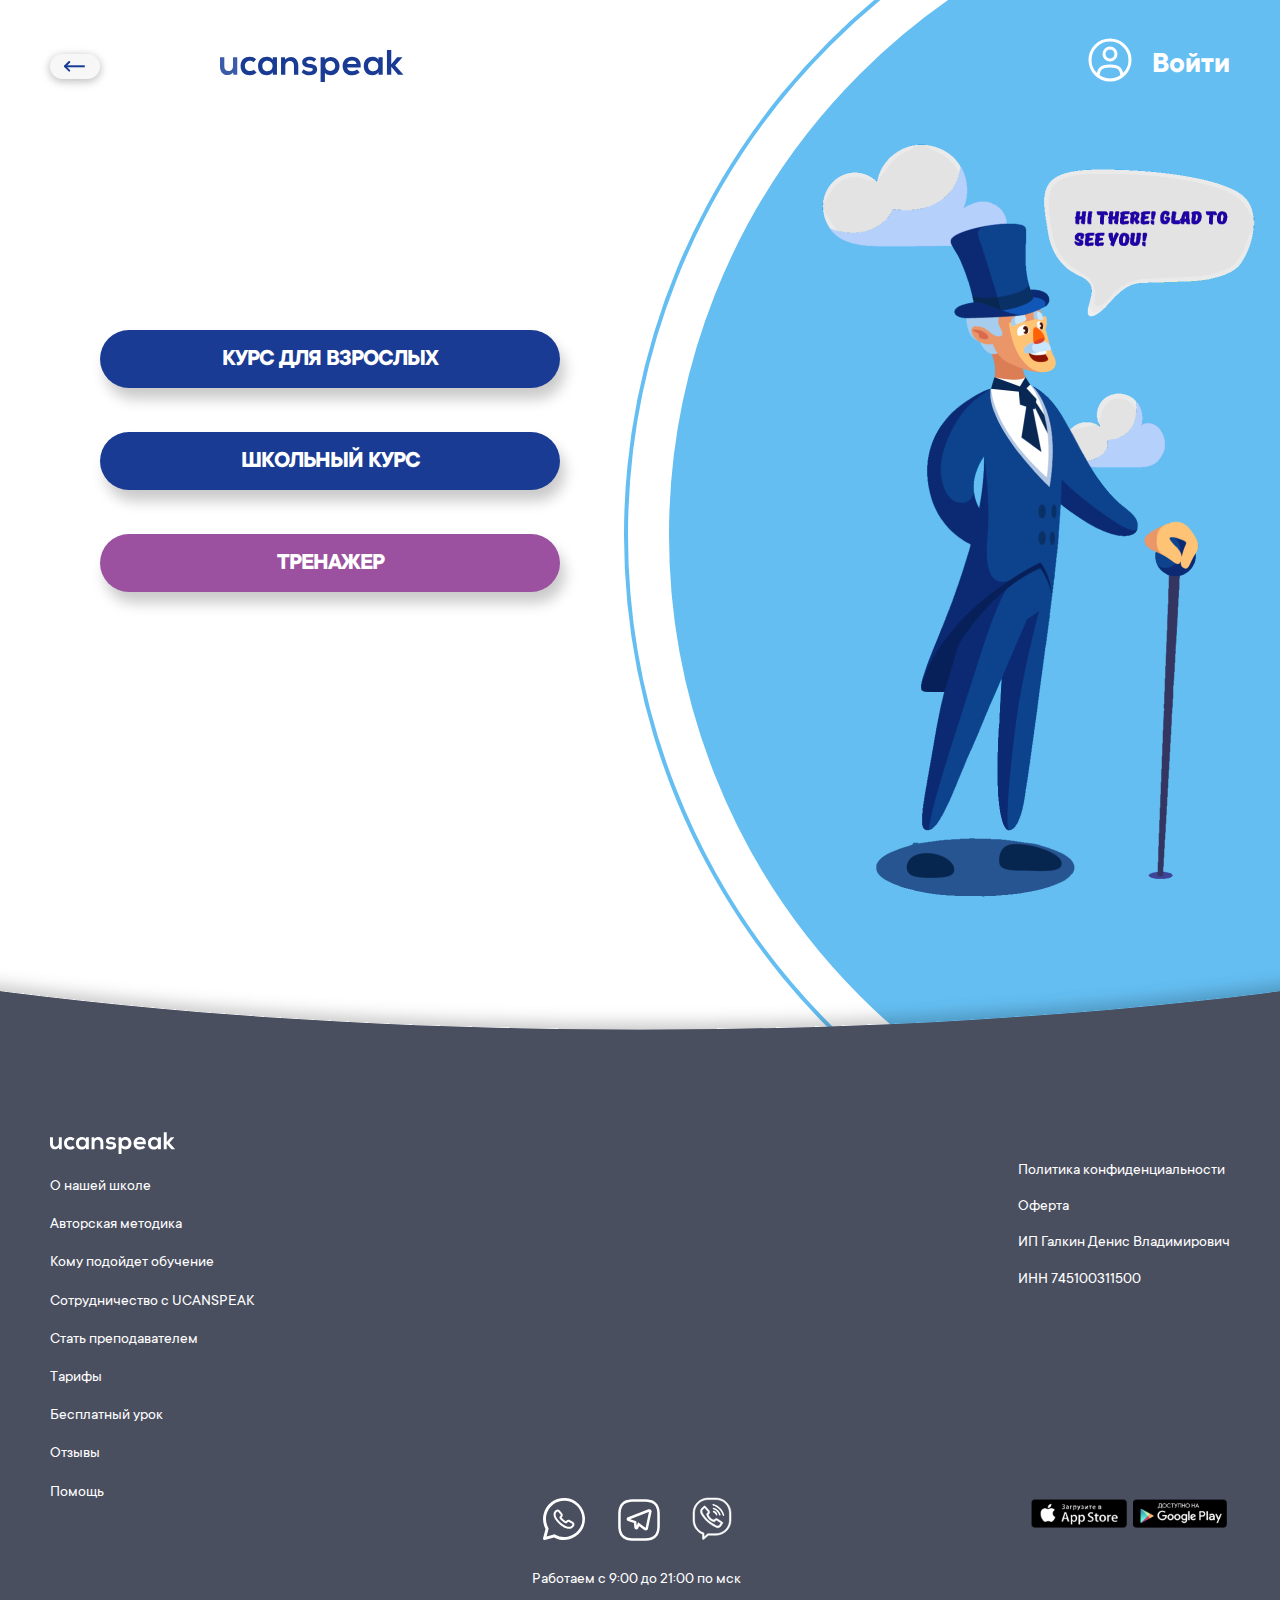
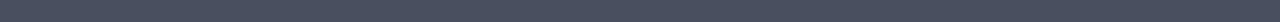
==== commit 3fc7b255: "Update" ====
--- a/levels.html
+++ b/levels.html
@@ -2,7 +2,7 @@
 <html>
   <head>
     <meta charset="utf-8">
-    <meta name="viewport" content="width=device-width, initial-scale=1">
+    <meta name="viewport" content="width=device-width, initial-scale=1, user-scalable=no">
 
     <link rel="icon" href="images/icon.svg">
     <link rel="stylesheet" href="css/style.css">
@@ -12,7 +12,17 @@
   <body class="white">
     <div class="wrapper">
         <header class="header">
-            <a href="index.html" class="back-button"></a>
+            <a href="index.html" class="back-button">
+              <svg class="desctop" width="50" height="25" viewBox="0 0 50 25" fill="none" xmlns="http://www.w3.org/2000/svg">
+                <rect width="50" height="25" rx="12.5" fill="#F7F7F7"/>
+                <path d="M19.2539 8L15.0002 12.2537" stroke="#193B93" stroke-width="2" stroke-linecap="round"/>
+                <path d="M15 12.3671L19.2537 16.6208" stroke="#193B93" stroke-width="2" stroke-linecap="round"/>
+                <path d="M15 12.2857C30.8118 12.2857 34.7647 12.2857 34.7647 12.2857" stroke="#193B93" stroke-width="2"/>
+              </svg>
+              <svg class="mobile" width="18" height="33" viewBox="0 0 18 33" fill="none" xmlns="http://www.w3.org/2000/svg">
+                <path d="M16 2L2.67064 15.8054C2.29651 16.1929 2.29651 16.8071 2.67064 17.1946L16 31" stroke="#193B93" stroke-width="4" stroke-linecap="round"/>
+              </svg>
+            </a>
             <div class="level-links">
                 <a href="index.html">              
                   <picture>
--- a/css/style.css
+++ b/css/style.css
@@ -62,7 +62,6 @@
 
 .wrapper {
     width: 100%;
-    /* max-width: 1728px; */
     min-height: 100%;
     display: flex;
     flex-direction: column;
@@ -72,8 +71,7 @@
     z-index: 0;
 }
 .wrapper.bg {
-    background-image: url(../images/bgcrcl-main.png);
-    background-repeat: no-repeat;
+    background-image: url(../images/students-bg.svg);
     background-position: top center;
     background-size: contain;
 }
@@ -103,7 +101,10 @@
     width: 100%;
     z-index: -1;
 }
-.header {
+.header {    
+    max-width: 1728px;
+    width: 100%;
+    margin: 0 auto;
     padding: 38px 82px;
     display: flex;
     justify-content: space-between;
@@ -141,6 +142,9 @@
 .container {
     padding: 0 160px;
     position: relative;
+    max-width: 1728px;
+    width: 100%;
+    margin: 0 auto;
 }
 .main-container {
 
@@ -200,6 +204,20 @@
     background-color: var(--color-main-purple-hover);
     box-shadow: none;
 }
+.button.blue.grad {
+    background-image: linear-gradient(273deg, #3763D7 1%, #1C3F99 70%,#3763D7 100%);
+}
+.button.blue.grad:hover {
+    background-position: -200px 0;
+    box-shadow: none;
+}
+.button.purple.grad {
+    background-image: linear-gradient(273deg, #A75EA4 1%, #823B87 70%, #A75EA4 100%);
+}
+.button.purple.grad:hover {
+    background-position: -200px 0;
+    box-shadow: none;
+}
 .button.gradient {
     background-image: var(--gradient-button);
 }
@@ -218,6 +236,7 @@
 .white-block {    
     background-color: #F7F7F7;
     position: relative;
+    z-index: 2;
 }
 
 .title {
@@ -243,7 +262,7 @@
     color: var(--color-main-blue);
     text-align: center;
     text-transform: uppercase;
-    letter-spacing: -3px;
+    letter-spacing: -2px;
 }
 
 .about-cards {
@@ -264,6 +283,7 @@
     box-shadow: var(--drop-shadow-buttons);
     border-radius: 65px;
     max-width: 430px;
+    width: 100%;
 }
 
 .about-cards__item img {
@@ -292,7 +312,7 @@
 .container.method {
     padding-top: 156px;
     padding-bottom: 620px;
-    background-image: url(../images/bgcrcl-method.png);
+    /* background-image: url(../images/students-bg.svg); */
     background-repeat: no-repeat;
     background-position: top;
     background-size: cover;
@@ -318,7 +338,7 @@
 }
 
 .fits-block {
-    padding: 25px 160px 256px;
+    padding: 25px 180px 256px;
     display: flex;
     flex-direction: column;
     align-items: center;
@@ -367,31 +387,24 @@
     max-width: 1200px;
     justify-content: space-between;
     width: 100%;
+    position: relative;
 }
 .fits-block .swiper {
-    width: 700px;
+    min-width: 590px;
+    width: 590px;
     padding: 60px 49px;
     font-family: var(--font-regular);
-}
-.flex .swiper-wrapper {
-    align-items: center;
-}
-.fits-block .swiper .swiper-bg{
-    width: calc(100% - 60px);
-    position: absolute;
-    top: 36px;
-    left: 30px;
     border-radius: 20px;
     background: var(--color-main-grey);
-    padding: 60px 49px;
-    height: 80%;
     box-shadow: 6px 6px 7px 0px rgba(0, 0, 0, 0.25);
+}
+.flex .swiper-wrapper {
+    align-items: center;
 }
 
 .fits-block .swiper-slide {
     text-align: center;
     padding: 0 20px;
-    opacity: 0;
     font-size: 24px;
     font-family: var(--font-regular);
     display: flex;
@@ -411,6 +424,19 @@
     background-color: var(--color-main-blue);
     color: #FFFFFF;
     border-radius: 50%;
+    display: none;
+    justify-content: center;
+}
+
+.fits-block .swiper-button-next.desc,     
+.fits-block .swiper-button-prev.desc {
+    display: flex;
+    transition: 260ms ease-in-out;
+}
+
+.fits-block .swiper-button-next.desc:hover,     
+.fits-block .swiper-button-prev.desc:hover {
+    background-color: #000F36;
 }
 
 .fits-block .swiper-button-next::after,     
@@ -420,11 +446,11 @@
     line-height: 50px;
     font-weight: 700;
 }
-.fits-block .swiper-button-next {
-    right: 0px;
+.fits-block .swiper-button-next.desc {
+    left: 568px;
 } 
-.fits-block .swiper-button-prev {
-    left: 8px;
+.fits-block .swiper-button-prev.desc {
+    left: -20px;
 }
 .swiper-button-next.swiper-button-disabled, 
 .swiper-button-prev.swiper-button-disabled {
@@ -433,25 +459,30 @@
     pointer-events: none;
 }
 .fit .button {
-    max-width: 430px;
+    max-width: 560px;
     position: relative;
     z-index: 1;
 }
 .bg-block {
     max-height: 0;
-    width: 100vw;
+    width: 100vw;;
+}
+.mobile-bg {
+    display: none;
+    position: absolute;
+    z-index: 0;
 }
 .bg-block picture img{
     width: 100vw;
-    top: -472px;
+    top: -400px;
     pointer-events: none;
-    z-index: 1;
+    z-index: 2;
     position: relative;
 }
 .container.rate {
     padding-top: 490px;
     padding-bottom: 180px;
-    background-image: url(../images/bgcrcl-rate.png);
+    /* background-image: url(../images/bgcrcl-rate.png); */
     background-repeat: no-repeat;
     background-position: 0 100px ;
     background-size: cover;
@@ -464,12 +495,83 @@
 
 .rate-cards {
     display: flex;
-    justify-content: space-between;
     max-width: 1080px;
     width: 100%;
-    gap: 20px;
+    gap: 7vw;
     margin: 60px 0 100px 0;
-}
+    padding: 0 30px 0px;
+    justify-content: left;
+    position: relative;
+}
+
+.rate-cards .swiper-scroll {
+    display: flex;
+    max-width: 1080px;
+    width: 100%;
+    overflow: hidden;
+    padding: 0 10px 50px;
+    gap: 50px;
+}
+.scroll-slide {
+    display: flex;
+    justify-content: space-between;
+    min-width: 100%;
+}
+
+.rate-cards .swiper-button-next,     
+.rate-cards .swiper-button-prev {
+    width: 50px;
+    height: 50px;
+    color: #FFFFFF;
+    border-radius: 50%;
+    box-sizing: content-box;
+    transition: 260ms ease-in-out;
+    border: 6px solid var(--color-body-bg);
+    margin-top: -70px;
+    transition: 200ms ease-in-out;
+}
+.rate-cards .swiper-button-next {
+    background-image: linear-gradient(273deg, #A75EA4 0%,  #823B87 95%, #A75EA4 100%);
+    right: 6px;
+}
+     
+.rate-cards .swiper-button-prev {
+    background-image: linear-gradient(273deg, #1F43A0 0%, #517AE7 95%, #1F43A0 100%);
+    left: 0px;
+}
+.rate-cards .swiper-button-next:hover,     
+.rate-cards .swiper-button-prev:hover {
+    background-position: 50px 0;
+}
+.rate-cards .swiper-button-next:hover,     
+.rate-cards .swiper-button-prev:hover {
+    background-color: #000f36;
+}
+
+.rate-cards .swiper-button-next::after,     
+.rate-cards .swiper-button-prev::after {
+    text-align: center;
+    font-size: 32px;
+    line-height: 50px;
+    font-weight: 700;
+}
+.rate-cards .swiper-button-next::before {
+    content: "";
+    width: 62px;
+    height: 62px;
+    top: -6px;
+    position: absolute;
+    box-shadow: 6px 0px 4px -1px rgba(0, 0, 0, 0.25) inset;
+    border-radius: 100%;
+}
+
+.swiper-button-next::after {
+    margin-right: -4px;
+}     
+.swiper-button-prev::after {
+    margin-left: -4px;
+}
+
 
 .rate-cards__item {
     display: flex;
@@ -478,6 +580,7 @@
     padding: 34px 77px 0 77px;
     background-color: #FFFFFF;
     border-radius: 10px;
+    filter: drop-shadow(4px 4px 6px rgba(0, 0, 0, 0.25)); 
 }
 
 .rate-cards__item-title {
@@ -488,7 +591,7 @@
     margin-bottom: 20px;
 }
 .rate-cards__item-row {
-    padding: 20px 0;
+    padding: 18px 0 13px;
     width: 300px;
     text-align: center;
     border-bottom: 2px solid #DADADA;
@@ -536,7 +639,7 @@
 
 .rate-subscribe {
     width: 100%;
-    max-width: 1080px;
+    max-width: 1025px;
     background-color: #FFEEC2;
     filter: drop-shadow(4px 4px 6px rgba(0, 0, 0, 0.25));
     border-radius: 10px;
@@ -580,7 +683,7 @@
 
 .container.students {
     padding: 100px 80px 200px;
-    background-image: url(../images/bgcrcl-students.png);
+    /* background-image: url(../images/students-bg.svg); */
     background-repeat: no-repeat;
     background-position: 0 100px;
     background-size: cover;
@@ -619,8 +722,10 @@
     background-color: #3763D7;
     color: #FFFFFF;
     border-radius: 50%;
+    box-sizing: content-box;
     transition: 260ms ease-in-out;
-    box-shadow: 0px 0px 0px 6px var(--color-body-bg);
+    border: 6px solid var(--color-body-bg);
+    margin-top: 20px;
 }
 .students-block .swiper-button-next:hover,     
 .students-block .swiper-button-prev:hover {
@@ -665,20 +770,21 @@
     border-radius: 100%;
 }
 .student-card__name {
-    font-size: 18px;
+    font-size: 24px;
     font-family: var(--font-bold);
     margin-bottom: 6px;
 }
 .student-card__occupation {
-    font-size: 18px;
+    font-size: 22px;
     font-family: var(--font-medium);
     margin-bottom: 20px;
 }
 
 .student-card__description {
-    font-size: 18px;
+    font-size: 22px;
     font-family: var(--font-light);
     text-align: left;
+    line-height: 113%;
 }
 
 .faq-block {
@@ -730,24 +836,22 @@
 
 .accordeon-content {
     height: 100%;
-    max-height: 0;
     font-size: 22px;
     font-family: var(--font-regular);
     line-height: 120%;
     overflow: hidden;
     opacity: 0;
-    transition: 300ms ease-in-out;
+    transition: 200ms ease-in-out;
     padding: 0 50px 0 10px;
     will-change: max-height;
 }
 
 .accordeon-block.active .accordeon-content {
     opacity: 1;
-    padding: 0 50px 20px 10px;
 }
 .cards-container {
     padding: 140px 0 160px;
-    background-image: url(../images/bgcrcl-cards.png);
+    /* background-image: url(../images/bgcrcl-cards.png); */
     background-repeat: no-repeat;
     background-position: top center;
     background-size: cover;
@@ -809,9 +913,10 @@
     flex-direction: column;
     align-items: center;
     min-height: 100px;
-    margin-top: 140px;
+    margin-top: 130px;
     padding: 0 160px;
     position: relative;
+    z-index: 1;
 }
 .footer.levels {
     margin-top: 1000px;
@@ -825,12 +930,22 @@
     min-width: 50px;
     height: 25px; 
     filter: drop-shadow(0px 2px 5px  rgba(0, 0, 0, 0.15));
-    background-image: url(../images/arrow-back.svg);
-    background-repeat: no-repeat;
-    background-size: contain;
-    background-position: center center;
-}
-
+}
+.back-button .desctop {    
+    filter: drop-shadow(0px 2px 5px  rgba(0, 0, 0, 0.15));
+}
+.back-button rect{
+    transition: 260ms ease-in-out;
+}
+.back-button:hover .desctop {
+    filter: none;
+}
+.back-button:hover rect{
+    fill: var(--color-main-grey-hover);
+}
+.back-button .mobile{
+    display: none;
+}
 .level-links {
     height: 44px;
     display: flex;
@@ -882,8 +997,10 @@
 
 .footer .container {
     display: flex;
-    justify-content: space-between;
+    justify-content: space-between;    
+    /* max-width: 1728px; */
     width: 100%;
+    margin: 0 auto;
     height: 490px;
     padding: 0 0 32px 0;
     position: relative;
@@ -1043,10 +1160,47 @@
     color: var(--color-main-blue);
 }
 
+@media screen and (min-width: 2100px) {
+    .white-block {
+        padding: 5vw 0 8vw;
+    }
+    .container.rate {
+        position: relative;
+        z-index: 2;
+      }
+}
+
 @media screen and (max-width: 1400px) {
     .header {
         padding: 38px 50px;
     }
+    .container.cards-container {
+        padding: 100px 80px 150px;
+    }
+    .fits-block .swiper {
+        min-width: 450px;
+        width: 450px;
+        margin-left: 0;
+        padding: 26px 20px;
+    }
+    .fits-block .swiper-button-next.desc {
+        left: 436px;
+        margin-top: -12px;
+    } 
+    .fits-block .swiper-button-prev.desc {
+        left: -16px;
+        margin-top: -12px;
+    }
+    img.absolute {
+        right: -5%;
+    }
+    .method-block {
+        max-width: 389px;
+    }
+    .method-block .button {
+        font-size: 20px;
+        padding: 18px 30px;
+    }
     .bg-levels {
         right: -734px;
     }
@@ -1056,7 +1210,7 @@
     .level-links .button {
         width: 460px;
         border-radius: 37px;
-      }
+    }
     .students-block .swiper {
         padding: 104px 60px 40px;
     }
@@ -1068,7 +1222,7 @@
         position: relative;
     }
     .container.students {
-        padding: 100px 40px 200px;
+        padding: 50px 40px 200px;
     }
     .main-block {
         max-width: 419px;
@@ -1076,9 +1230,13 @@
         margin-left: -168px;
         margin-top: 10px;
     }
-    .fits-block {
-        padding: 25px 110px 256px;
-    }
+
+    .container.rate {
+        padding-top: 200px;
+        padding-bottom: 150px;
+        background-position: center;
+    }
+
     .fit .button {
         max-width: 340px;
     }
@@ -1104,8 +1262,14 @@
         font-size: 32px;  
         letter-spacing: -1px;
     }
-    .about-cards__item, .cards__item {
+    .about-cards__item {
         padding: 80px 30px 42px 30px;
+    }
+    .cards {
+        gap: 30px;
+    }
+    .cards__item {
+        padding: 140px 30px 30px 30px;
     }
     .about-cards__item img, .cards__item img {
         width: 170px;
@@ -1139,10 +1303,6 @@
     .fits-block .swiper-button-next::after, .fits-block .swiper-button-prev::after {
         font-size: 16px;
         line-height: 28px;
-    }
-    .fits-block .swiper {
-        width: 700px;
-        padding: 50px 20px;
     }
     
     .fits-block .swiper .swiper-bg {
@@ -1151,10 +1311,11 @@
         left: 20px;
         padding: 60px 20px;
     }
-    .rate-cards {
-        justify-content: space-around;
+    .rate-cards .swiper-scroll {
+        gap: 50px;
     }
     .rate-cards__item {
+        min-width: 420px;
         padding: 34px 55px 0 55px;
     }
     .rate-cards__item-title {
@@ -1239,17 +1400,69 @@
     }
 }
 
+@media screen and (max-width: 1100px) {
+    .rate-cards__item {
+        min-width: 360px;
+        padding: 34px 55px 0 55px;
+    }
+}
 @media screen and (max-width: 990px) {
     .top-bg {
         min-width: 1000px;
         top: -130px;
+    }
+    .rate-cards__item {
+        min-width: 300px;
+        padding: 34px 55px 0 55px;
+    }
+    .fits-block .swiper {
+        min-width: 300px;
+        width: 300px;
+        margin-left: 0;
+        padding: 26px 20px;
+    }
+    .fits-block .swiper-button-next.desc {
+        left: 286px;
+    } 
+    .fits-block .swiper-button-prev.desc {
+        left: -14px;
+    }
+    .fits-block {
+        padding: 25px 110px 180px;
+    }
+    .container.students {
+        padding: 0px 40px 150px;
+    }
+    .faq-block {
+        margin: 50px 0 150px 0;
     }
     .back-button {    
         width: 50px;
         min-width: 30px;
         height: 25px; 
         filter: none;
-        background-image: url(../images/arrow-back-mobile.svg);
+    }
+    .back-button .desctop {
+        display: none;
+    }
+    .back-button .mobile {
+        display: block;
+    }
+    .method-block {
+        width: 100%;
+        max-width: none;
+    }
+    img.absolute {
+        right: -4%;
+        width: 890px;
+        top: 40px;
+    }
+    .container.method {
+        padding-bottom: 185px;
+    }
+    .method-block__text {
+        width: 100%;
+        margin: 5px 0 560px 0;
     }
     .level-links .button:nth-child(2) {
         margin-top: 160px;
@@ -1312,7 +1525,7 @@
     }
     .cards__item img {
         width: 140px;
-        top: -60px;
+        top: -84px;
     }
     .about-cards__item-title {
         font-size: 20px;
@@ -1392,7 +1605,7 @@
         font-size: 20px;
         padding: 11px 30px 18px 30px;
         margin-top: 17px;
-        text-transform: none;
+        letter-spacing: 0;
     }
     .modal .modal-policy {
         font-size: 14px;
@@ -1400,9 +1613,54 @@
     }
 }
 
+@media screen and (max-width: 820px) {
+    .rate-cards .swiper-scroll{
+        flex-direction: column;
+        overflow: visible;
+        gap: 100px;
+        margin-top: 45px;
+        align-items: center;
+    }
+    .scroll-slide {
+        gap: 100px;
+        flex-direction: column;
+        align-items: center;
+    }
+    .rate-cards__item {
+        max-width: 480px;
+        width: 100%;
+        min-width: auto;
+    }
+}
+
 @media screen and (max-width: 700px) {
     .footer.levels {
         margin-top: 700px;
+    }
+    .mobile-bg {
+        display: block;
+        width: 100%;
+        left: 0;
+        top: -70px;
+    }
+    .rate-cards {
+        margin: 20px 0 100px 0;
+    }
+    .container.cards-container {
+        padding: 50px 40px 90px;
+    }
+    .rate-cards .swiper-button-next,     
+    .rate-cards .swiper-button-prev {
+        display: none;
+    }
+    .student-card {
+        padding: 100px 45px 40px;
+    }
+    .wrapper.bg {
+        background-size: 150%;
+    }
+    .cards {
+        gap: 100px;
     }
     .level-links a {
         margin-left: 0;
@@ -1440,14 +1698,15 @@
         align-items: center;
     }
     .fits-block {
-        padding: 0 40px 80px;
+        padding: 0 0 80px;
     }
     .fit-buttons__item {
         width: 156px;
         padding: 16px 0 16px;
     }
     .fits-block .swiper {
-        width: 100%;
+        width: 80%;
+        margin: 0 auto;
         padding: 25px 12px;
         border-radius: 20px;
         background: var(--color-main-grey);
@@ -1474,6 +1733,9 @@
         justify-content: center;
         top: 30px;
     }
+    .fits-block .swiper-button-next.desc, .fits-block .swiper-button-prev.desc {
+        display: none;
+      }
     .fits-block .swiper-button-next {
         right: -48px;
     }
@@ -1488,7 +1750,7 @@
         display: none;
     }
     .fit .button {
-        margin-top: 400px;
+        margin-top: 500px;
         background-color: var(--color-main-blue);
     }
     .fit .button:hover {
@@ -1506,11 +1768,7 @@
         background-color: var(--color-main-grey);
         box-shadow: 6px 6px 7px 0px rgba(0, 0, 0, 0.25);
     }
-    .bg-block {
-        display: block;
-        z-index: 0;
-        position: relative;
-    }
+
     .bg-block picture img {
         top: -765px;
       }
@@ -1596,16 +1854,13 @@
     .request-block .button {
         width: 88%;
     }
-    .rate-cards {
-        flex-direction: column;
-        gap: 100px;
-        margin-top: 45px;
-    }
     .rate-subscribe .button {
         width: 240px;
     }
     .rate-cards__item {
         max-width: 400px;
+        width: 100%;
+        min-width: auto;
     }
     .rate-cards__item .button {
         margin-bottom: -25px;
@@ -1627,9 +1882,26 @@
         font-size: 16px;
         line-height: 33px;
     }
+    .students-block .swiper-button-next::before {
+        content: "";
+        width: 45px;
+        height: 45px;
+        top: -6px;
+        position: absolute;
+        box-shadow: 6px 0px 4px -1px rgba(0, 0, 0, 0.25) inset;
+        border-radius: 100%;
+    }
+
     .students-block .swiper-button-next, .students-block .swiper-button-prev {
         width: 33px;
         height: 33px;
+        margin-top: 10px;
+    }
+    .students-block .swiper-button-next {
+       right: 0px;
+    }
+    .students-block .swiper-button-prev {
+        left: 0px;
     }
     .students-block .swiper-button-next:hover,     
     .students-block .swiper-button-prev:hover {
@@ -1734,6 +2006,9 @@
     .header {
         padding: 38px 15px;
     }
+    .mobile-bg {
+        top: 100px;
+      }
     .burger-button {
         gap: 3px;
         margin-right: 15px;
